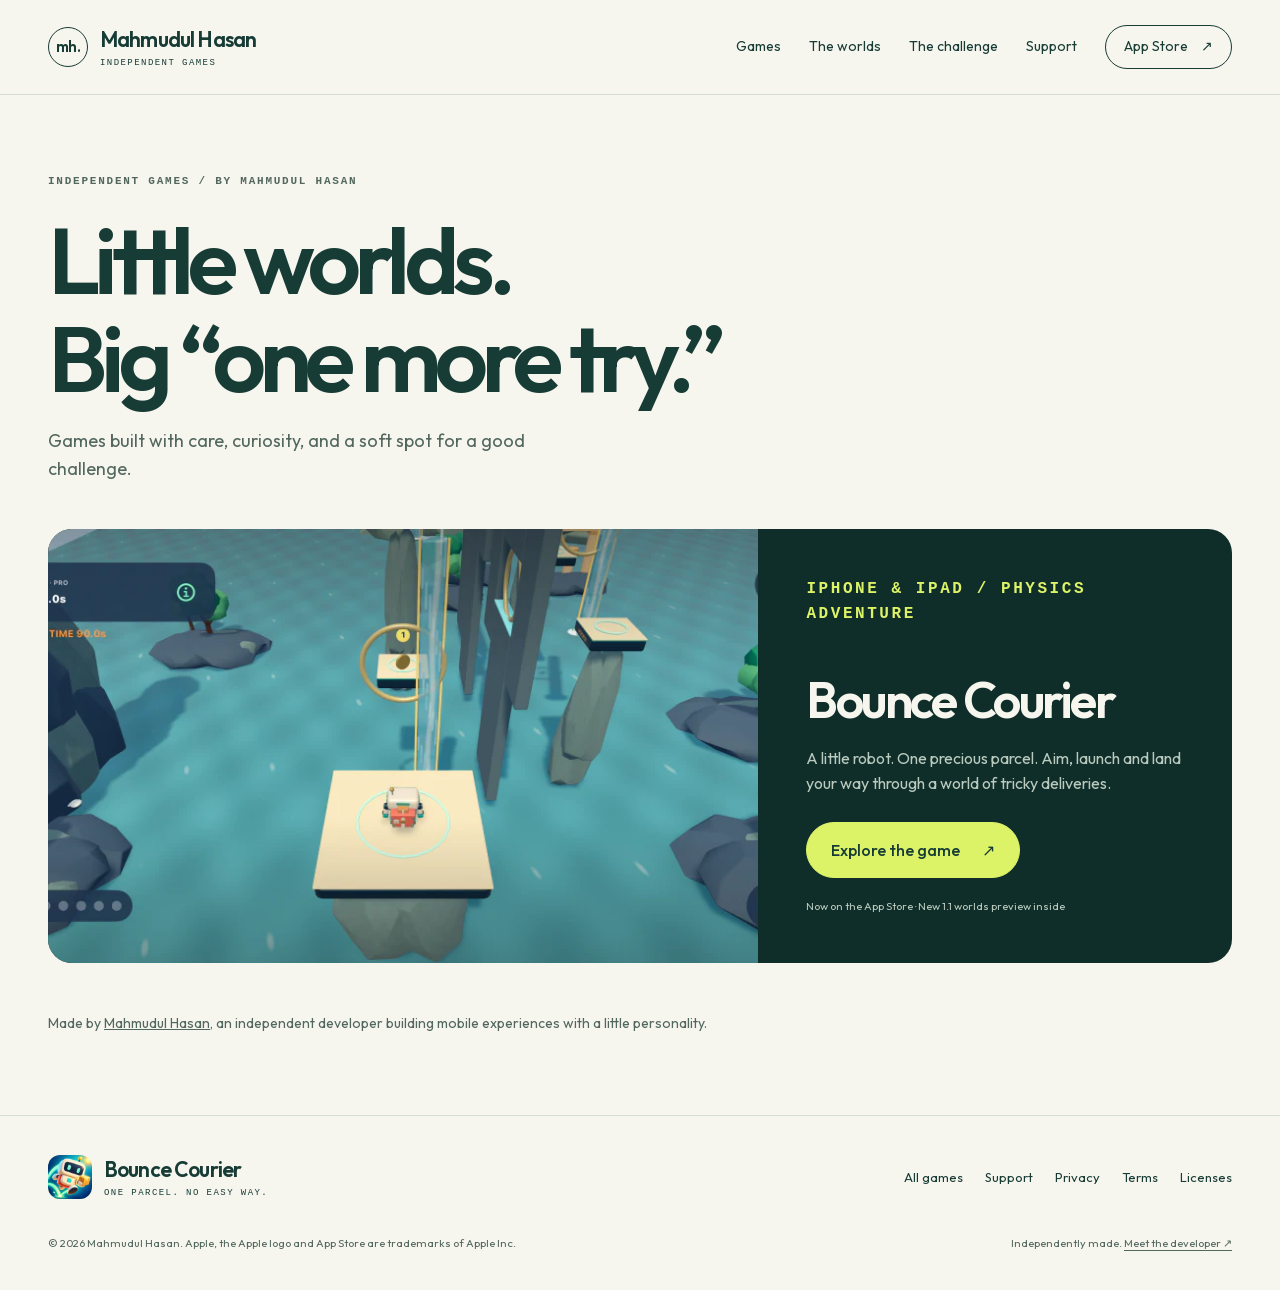
==== games/index.html @ 49816d43 "Add Bounce Courier worlds preview and game support site" ====
<!doctype html>
<html lang="en"><head><meta charset="utf-8"><meta name="viewport" content="width=device-width, initial-scale=1"><meta name="theme-color" content="#f6f5ee"><title>Games by Mahmudul Hasan</title><meta name="description" content="Small games with a sense of adventure. Discover Bounce Courier, a physics delivery game for iPhone and iPad, and explore its upcoming worlds."><link rel="canonical" href="https://www.mahmudulhasan.me/games/"><link rel="icon" type="image/png" href="/games/bounce-courier/assets/favicon-32.png"><link rel="apple-touch-icon" href="/games/bounce-courier/assets/apple-touch-icon.png"><meta property="og:type" content="website"><meta property="og:title" content="Games by Mahmudul Hasan"><meta property="og:description" content="Small games with a sense of adventure. Discover Bounce Courier, a physics delivery game for iPhone and iPad, and explore its upcoming worlds."><meta property="og:url" content="https://www.mahmudulhasan.me/games/"><meta property="og:image" content="https://www.mahmudulhasan.me/games/bounce-courier/assets/social-cataract-pass-1200.jpg"><meta property="og:image:alt" content="Bounce Courier: a robot courier crossing a waterfall gorge in the upcoming 1.1 update"><meta name="twitter:card" content="summary_large_image"><link rel="stylesheet" href="/games/bounce-courier/site.css"><link rel="preload" href="/games/bounce-courier/assets/fonts/outfit-latin-variable.woff2" as="font" type="font/woff2" crossorigin><script src="/games/bounce-courier/site.js" defer></script><noscript><style>.nav-menu,.image-tools,.world-tools,.tier-tabs,.world-tabs{display:none}.nav-links{display:flex;flex-wrap:wrap}.tier-panel[hidden]{display:block!important;margin-top:18px}</style></noscript></head><body>
<a class="skip-link" href="#main">Skip to content</a>
<header class="site-header"><nav class="container nav games-nav" aria-label="Main navigation">
<a class="brand" href="/"><span class="brand-mark">mh.</span><span>Mahmudul Hasan<small>Independent games</small></span></a>
<button class="nav-menu" aria-expanded="false" aria-controls="site-navigation">Menu +</button>
<div class="nav-links" id="site-navigation"><a href="/games/">Games</a><a href="/games/bounce-courier/#worlds">The worlds</a><a href="/games/bounce-courier/#challenge">The challenge</a><a href="/games/bounce-courier/support/">Support</a><a class="nav-store" href="https://apps.apple.com/us/app/bounce-courier/id6825351308">App Store <span aria-hidden="true">↗</span></a></div>
</nav></header>
<main id="main" class="container"><section class="games-header"><p class="eyebrow">Independent games / By Mahmudul Hasan</p><h1>Little worlds.<br>Big “one more try.”</h1><p>Games built with care, curiosity, and a soft spot for a good challenge.</p></section><article class="featured-game"><img src="/games/bounce-courier/assets/hero-cataract-pass-960.webp" width="960" height="442" alt="Bounce Courier's upcoming waterfall world with floating stone landings."><div class="featured-game-copy"><p class="eyebrow">iPhone &amp; iPad / Physics adventure</p><h2>Bounce Courier</h2><p>A little robot. One precious parcel. Aim, launch and land your way through a world of tricky deliveries.</p><a class="button light" href="/games/bounce-courier/">Explore the game <span aria-hidden="true">↗</span></a><p style="font-size:11px;margin-top:20px;margin-bottom:0">Now on the App Store · New 1.1 worlds preview inside</p></div></article><p class="small-note">Made by <a href="/">Mahmudul Hasan</a>, an independent developer building mobile experiences with a little personality.</p></main>
<footer class="site-footer"><div class="container"><div class="footer-top"><a href="/games/bounce-courier/" class="brand"><img src="/games/bounce-courier/assets/app-icon-256.webp" width="44" height="44" alt=""><span>Bounce Courier<small>One parcel. No easy way.</small></span></a><nav class="footer-links" aria-label="Footer"><a href="/games/">All games</a><a href="/games/bounce-courier/support/">Support</a><a href="/games/bounce-courier/privacy/">Privacy</a><a href="/games/bounce-courier/terms/">Terms</a><a href="/games/bounce-courier/licenses/">Licenses</a></nav></div><div class="footer-bottom"><p>© 2026 Mahmudul Hasan. Apple, the Apple logo and App Store are trademarks of Apple Inc.</p><span>Independently made. <a href="/">Meet the developer ↗</a></span></div></div></footer>
</body></html>
---- games/bounce-courier/site.css ----
@font-face{font-family:Outfit;src:url('assets/fonts/outfit-latin-variable.woff2') format('woff2');font-weight:400 800;font-display:swap}
:root{--paper:#f6f5ee;--ink:#173c36;--muted:#52675e;--line:#d5dcd2;--lime:#ddf367;--orange:#f4a879;--dark:#102e29;--radius:24px;--max:1320px}
*{box-sizing:border-box}html{scroll-behavior:smooth;scroll-padding-top:100px}body{margin:0;background:var(--paper);color:var(--ink);font-family:Outfit,-apple-system,BlinkMacSystemFont,'Segoe UI',sans-serif;font-size:18px;line-height:1.55;-webkit-font-smoothing:antialiased}a{color:inherit}button,input{font:inherit}button,a{-webkit-tap-highlight-color:transparent}button{cursor:pointer}img{display:block;max-width:100%;height:auto}svg{display:block}h1,h2,h3,p{margin:0}h1,h2,h3{line-height:1.05;font-weight:600}h1{font-size:clamp(56px,7.3vw,108px);letter-spacing:-.065em}h2{font-size:clamp(40px,4.4vw,66px);letter-spacing:-.05em}h3{font-size:28px;letter-spacing:-.03em}p+p{margin-top:1em}button:focus-visible,a:focus-visible,summary:focus-visible{outline:3px solid #0c8178;outline-offset:5px}.container{width:min(var(--max),calc(100% - 96px));margin-inline:auto}.eyebrow{font-family:ui-monospace,SFMono-Regular,monospace;font-size:11px;font-weight:600;letter-spacing:.16em;text-transform:uppercase;line-height:1.6}.muted{color:var(--muted)}.skip-link{position:fixed;top:-100px;left:20px;z-index:100;background:var(--lime);padding:12px 20px}.skip-link:focus{top:12px}.site-header{position:relative;z-index:10;border-bottom:1px solid var(--line)}.nav{min-height:94px;display:flex;align-items:center;justify-content:space-between;gap:32px}.brand{display:flex;align-items:center;gap:12px;text-decoration:none;white-space:nowrap;font-size:21px;font-weight:600;letter-spacing:-.04em}.brand img{border-radius:12px;width:44px;height:44px}.brand small{display:block;font-family:ui-monospace,monospace;font-size:9px;font-weight:400;letter-spacing:.16em;text-transform:uppercase;margin-top:1px}.nav-links{display:flex;align-items:center;gap:28px;font-size:14px}.nav-links a{text-decoration:none}.nav-links a:hover{color:#497159}.nav-links .nav-store{border:1px solid var(--ink);border-radius:100px;padding:10px 18px}.nav-store span{margin-left:10px}.nav-menu{display:none;border:1px solid var(--line);background:none;border-radius:100px;padding:9px 14px;color:var(--ink)}.button{display:inline-flex;align-items:center;justify-content:center;gap:22px;padding:16px 24px;border:1px solid var(--ink);border-radius:100px;font-weight:500;font-size:16px;text-decoration:none;background:var(--ink);color:var(--paper);line-height:1.4;transition:transform .2s,background .2s}.button:hover{background:#2a5144;transform:translateY(-2px)}.button.light{background:var(--lime);color:var(--ink);border-color:var(--lime)}.button.light:hover{background:#e9fa9e}.button.outline{background:transparent;color:var(--ink)}.text-link{display:inline-flex;align-items:center;gap:14px;font-size:15px;text-underline-offset:5px}.arrow{font-size:22px;line-height:1}.hero{padding-top:52px}.hero-top{display:grid;grid-template-columns:1.5fr 1fr;gap:60px;align-items:end;padding-bottom:42px}.hero .eyebrow{margin-bottom:21px;display:flex;align-items:center;gap:12px}.status-dot{width:7px;height:7px;border-radius:50%;background:#327254;display:inline-block}.hero h1 em{font-style:normal;color:#56744a}.hero-intro{max-width:360px;padding-bottom:8px;justify-self:end}.hero-intro p{font-size:19px;line-height:1.65;margin-bottom:25px}.hero-intro .fineprint{font-size:11px;margin-top:12px;margin-bottom:0;color:var(--muted)}.hero-frame{position:relative;border-radius:var(--radius);overflow:hidden;background:#254c3e;isolation:isolate}.hero-shot{width:100%;aspect-ratio:2868/1320;object-fit:cover}.image-tools{position:absolute;right:18px;bottom:18px;display:flex;gap:8px}.round-button{display:grid;place-items:center;width:44px;height:44px;border:1px solid #ffffff60;background:#12372eeb;color:white;border-radius:50%;font-size:19px;backdrop-filter:blur(10px)}.round-button:hover{background:var(--lime);color:var(--ink)}.hero-caption{position:absolute;left:20px;bottom:20px;background:var(--paper);padding:8px 13px;border-radius:7px;font-size:11px;color:var(--ink)}.hero-bottom{display:flex;align-items:center;justify-content:space-between;gap:20px;padding-top:15px}.hero-bottom .eyebrow{margin:0;font-size:10px}.update-note{font-size:12px;color:var(--muted)}.route-strip{display:grid;grid-template-columns:repeat(3,1fr);gap:20px;border-top:1px solid var(--line);border-bottom:1px solid var(--line);padding:32px 0;margin-top:54px}.route-stat{display:flex;align-items:baseline;gap:17px}.route-stat+.route-stat{border-left:1px solid var(--line);padding-left:35px}.route-stat strong{font-size:48px;line-height:1;font-weight:500;letter-spacing:-.06em}.route-stat span{font-size:13px;line-height:1.4;max-width:110px}.section{padding-block:100px}.section-heading{display:flex;align-items:end;justify-content:space-between;gap:40px;margin-bottom:40px}.section-heading .eyebrow{margin-bottom:16px}.section-heading>p{color:var(--muted);max-width:330px;font-size:16px}.worlds{padding-bottom:90px}.world-stage{position:relative;background:#deeadc;border-radius:var(--radius);overflow:hidden}.world-stage img{width:100%;aspect-ratio:2868/1320;object-fit:cover}.world-tools{position:absolute;bottom:18px;right:18px;display:flex;gap:8px}.world-info{display:grid;grid-template-columns:1fr 1fr;gap:30px;padding:23px 0 25px;min-height:116px}.world-heading{display:flex;gap:20px;align-items:baseline}.world-number{color:var(--muted);font-size:13px}.world-info h3{font-size:31px}.world-info p{font-size:16px;color:var(--muted);max-width:520px}.world-tabs{display:grid;grid-template-columns:repeat(6,1fr);gap:10px}.world-choice{display:flex;flex-direction:column;gap:9px;text-align:left;padding:6px;border:1px solid transparent;border-radius:13px;background:transparent;color:var(--muted);font-size:12px;transition:border-color .2s,background .2s}.world-choice img{aspect-ratio:2/1;object-fit:cover;border-radius:7px}.world-choice span{padding:2px 3px 5px}.world-choice[aria-pressed=true]{border-color:var(--ink);color:var(--ink);background:#e8edde}.world-choice:hover{background:#e8edde}.gallery-note{font-size:11px;color:var(--muted);margin-top:14px}.world-index{margin-top:38px;border-block:1px solid var(--line)}.world-index summary{cursor:pointer;display:flex;align-items:center;justify-content:space-between;gap:20px;padding:20px 0;font-size:15px;list-style:none}.world-index summary::-webkit-details-marker{display:none}.world-index summary::after{content:'+';font-size:24px}.world-index[open] summary::after{content:'−'}.itinerary{counter-reset:world;display:grid;grid-template-columns:repeat(3,1fr);gap:0 30px;list-style:none;margin:0;padding:0 0 25px}.itinerary li{counter-increment:world;display:flex;gap:12px;padding:15px 0;border-top:1px solid var(--line);font-size:14px}.itinerary li::before{content:counter(world,decimal-leading-zero);color:var(--muted);font-size:10px;line-height:24px}.itinerary small{display:block;font-size:11px;color:var(--muted);margin-top:3px}.danger-section{background:var(--dark);color:var(--paper);position:relative}.danger-section .section-heading>p{color:#bbc9be}.danger-section .eyebrow{color:var(--lime)}.danger-grid{display:grid;grid-template-columns:repeat(4,1fr);gap:0;margin-top:55px}.danger-card{padding:0 28px;border-left:1px solid #ffffff24}.danger-card:first-child{border:0;padding-left:0}.danger-card:last-child{padding-right:0}.hazard-icon{width:76px;height:76px;margin-bottom:32px;color:var(--lime)}.hazard-icon svg{width:100%;height:100%;stroke:currentColor;stroke-width:1.5;fill:none;stroke-linecap:round;stroke-linejoin:round}.danger-card:nth-child(2) .hazard-icon{color:#e6af92}.danger-card:nth-child(3) .hazard-icon{color:#91c7d4}.danger-card:nth-child(4) .hazard-icon{color:#c0b3e9}.danger-card h3{font-size:24px;margin:9px 0 14px}.danger-card p{font-size:15px;line-height:1.65;color:#b9cabe}.danger-tag{font-size:10px;letter-spacing:.1em;font-family:ui-monospace,monospace;text-transform:uppercase}.danger-footer{border-top:1px solid #ffffff24;margin-top:46px;padding-top:22px;display:flex;justify-content:space-between;gap:30px;font-size:13px;color:#bdcdc1}.danger-footer a{color:var(--lime)}.tiers-grid{display:grid;grid-template-columns:.9fr 1.1fr;gap:80px;align-items:center}.tiers-copy .eyebrow{margin-bottom:18px}.tiers-copy h2{max-width:470px}.tiers-copy>p{margin-top:24px;color:var(--muted);max-width:420px;font-size:17px}.tier-tabs{display:flex;gap:5px;background:#e5e9df;border-radius:100px;padding:5px;margin-bottom:26px}.tier-tabs button{flex:1;padding:12px;border:0;border-radius:100px;background:none;color:var(--muted);font-size:14px}.tier-tabs button[aria-selected=true]{background:var(--ink);color:var(--paper)}.tier-panel{border:1px solid var(--line);border-radius:var(--radius);padding:36px;background:#edeee5;min-height:375px;position:relative;overflow:hidden}.tier-panel::before{content:'';position:absolute;width:230px;height:230px;border:1px dashed #55735c66;border-radius:50%;right:-115px;top:40px;pointer-events:none}.tier-panel .eyebrow{color:var(--muted)}.tier-title{font-size:52px;margin-top:15px;font-weight:500;letter-spacing:-.06em}.tier-levels{font-size:14px;color:var(--muted);margin-top:8px}.tier-details{padding:24px 0 0;margin:0;list-style:none;display:grid;gap:12px;font-size:16px}.tier-details li::before{content:'↗';margin-right:14px;color:#58753b}.tier-panel[data-level=pro]{background:var(--ink);color:var(--paper)}.tier-panel[data-level=pro] .eyebrow,.tier-panel[data-level=pro] .tier-levels{color:#c0cfbe}.tier-panel[data-level=pro] .tier-details li::before{color:var(--lime)}.tier-note{margin-top:13px;font-size:12px;color:var(--muted)}[hidden]{display:none!important}.how-section{padding-top:0}.how-title{padding-top:55px;border-top:1px solid var(--line);margin-bottom:35px}.how-grid{display:grid;grid-template-columns:repeat(3,1fr);gap:50px}.how-step{display:grid;grid-template-columns:32px 1fr;gap:14px}.how-step>span{display:grid;place-items:center;border:1px solid var(--line);width:30px;height:30px;border-radius:50%;font-family:ui-monospace,monospace;font-size:11px}.how-step h3{font-size:23px;margin:3px 0 12px}.how-step p{font-size:15px;color:var(--muted)}.play-your-way{padding-block:54px;border-top:1px solid var(--line);border-bottom:1px solid var(--line);display:grid;grid-template-columns:.8fr 1.2fr;gap:80px}.play-your-way h2{font-size:42px}.comfort-list{display:grid;grid-template-columns:1fr 1fr;gap:28px 32px}.comfort-list h3{font-size:18px;margin-bottom:7px}.comfort-list p{font-size:14px;color:var(--muted)}.faq-section{display:grid;grid-template-columns:1fr 1.25fr;gap:90px}.faq-intro .eyebrow{margin-bottom:18px}.faq-intro p{font-size:16px;color:var(--muted);margin:22px 0}.faq-list details{border-bottom:1px solid var(--line)}.faq-list details:first-child{border-top:1px solid var(--line)}.faq-list summary{padding:23px 40px 23px 0;cursor:pointer;font-size:18px;list-style:none;position:relative}.faq-list summary::-webkit-details-marker{display:none}.faq-list summary::after{content:'+';position:absolute;right:4px;font-size:23px;top:17px}.faq-list details[open] summary::after{content:'−'}.faq-list details>div{padding-bottom:24px;color:var(--muted);font-size:15px}.dispatch{position:relative;background:var(--lime);padding:58px;border-radius:var(--radius);display:flex;align-items:center;justify-content:space-between;gap:40px;margin-bottom:80px;overflow:hidden}.dispatch h2{font-size:clamp(38px,5vw,66px);position:relative}.dispatch .eyebrow{margin-bottom:16px}.dispatch-icon{position:absolute;right:280px;top:-24px;transform:rotate(12deg);width:190px;opacity:.13;border-radius:40px}.dispatch .button{flex-shrink:0}.site-footer{border-top:1px solid var(--line);padding:37px 0}.footer-top,.footer-bottom{display:flex;justify-content:space-between;align-items:center;gap:25px}.footer-links{display:flex;flex-wrap:wrap;gap:22px;font-size:13px}.footer-links a{text-decoration:none}.footer-links a:hover{text-decoration:underline}.footer-bottom{padding-top:35px;font-size:11px;color:var(--muted)}.footer-bottom p{max-width:600px}.footer-bottom a{text-underline-offset:3px}.viewer{border:0;padding:0;border-radius:16px;width:min(1500px,96vw);max-width:96vw;background:var(--dark);color:white;box-shadow:0 25px 100px #0005}.viewer::backdrop{background:#061b18e8}.viewer-top{display:flex;align-items:center;justify-content:space-between;padding:14px 18px;gap:14px;font-size:14px}.viewer-tools{display:flex;gap:8px}.viewer img{width:100%;height:auto;max-height:78dvh;object-fit:contain}.viewer-note{padding:13px 18px;font-size:11px;color:#b7c8be}.article{max-width:900px;padding-top:70px;padding-bottom:100px}.article h1{font-size:clamp(48px,6vw,80px);margin:15px 0 22px}.article .lede{font-size:20px;color:var(--muted);max-width:740px}.article h2{font-size:30px;letter-spacing:-.03em;margin:42px 0 18px}.article h3{font-size:21px;letter-spacing:-.02em;margin:28px 0 12px}.article p,.article li{font-size:16px;line-height:1.8}.article section{scroll-margin-top:40px}.article a{text-underline-offset:4px}.article ul{padding-left:23px}.policy-date{color:var(--muted);font-size:13px!important;margin-bottom:24px}.policy-contents{display:flex;flex-wrap:wrap;gap:10px 24px;padding-block:24px;margin-top:26px;border-block:1px solid var(--line);font-size:13px}.support-contact{background:var(--lime);padding:30px;border-radius:18px;margin:35px 0;display:flex;justify-content:space-between;gap:25px;align-items:center}.support-contact h2{margin:0 0 8px}.support-contact p{font-size:14px}.article .faq-list{margin-top:30px}.support-info{background:#e8ecdf;border-radius:18px;padding:27px;margin-top:25px}.support-info h3{margin-top:0}.games-header{padding:78px 0 46px}.games-header h1{max-width:940px;margin:20px 0}.games-header>p{max-width:480px;color:var(--muted)}.featured-game{display:grid;grid-template-columns:1.5fr 1fr;background:var(--dark);color:var(--paper);border-radius:var(--radius);overflow:hidden;margin-bottom:50px}.featured-game>img{width:100%;height:100%;object-fit:cover}.featured-game-copy{padding:48px;display:flex;flex-direction:column;align-items:start;justify-content:center}.featured-game .eyebrow{color:var(--lime)}.featured-game h2{font-size:50px;margin:20px 0}.featured-game p{font-size:16px;color:#b9cabe;margin-bottom:26px}.small-note{font-size:14px;color:var(--muted);padding-bottom:80px}.games-nav .brand-mark{width:40px;height:40px;border:1px solid var(--ink);border-radius:50%;display:grid;place-items:center;font-size:15px;letter-spacing:-.05em}.no-js-hint{font-size:13px;background:#e5e9dc;padding:16px;margin-top:14px}
@media(min-width:1600px){.hero{padding-top:66px}.hero-top{padding-bottom:54px}}
@media(max-width:1050px){.container{width:calc(100% - 64px)}.nav-links{gap:19px}.hero-top{gap:35px;grid-template-columns:1.4fr 1fr}.hero-intro p{font-size:17px}.tiers-grid{gap:45px}.danger-card{padding:0 19px}.danger-card h3{font-size:22px}.faq-section{gap:50px}.dispatch{padding:45px}.footer-top{align-items:start}.footer-links{gap:16px}.featured-game-copy{padding:32px}.featured-game h2{font-size:40px}}
@media(max-width:760px){.container{width:calc(100% - 40px)}.nav{min-height:78px;gap:15px;flex-wrap:wrap}.brand{font-size:19px}.brand img{width:38px;height:38px;border-radius:10px}.nav-menu{display:block;font-size:12px}.nav-links{display:none;flex-basis:100%;flex-wrap:wrap;gap:22px;padding-bottom:20px;font-size:14px}.nav-links.is-open{display:flex}.hero{padding-top:38px}.hero-top{display:block;padding-bottom:28px}.hero h1{font-size:clamp(53px,10.5vw,78px)}.hero .eyebrow{font-size:9px;margin-bottom:15px}.hero-intro{padding-top:24px;max-width:500px}.hero-intro p{max-width:400px;margin-bottom:20px}.hero-intro .fineprint{font-size:10px}.button{font-size:14px;padding:14px 21px}.hero-frame{border-radius:16px}.hero-shot{aspect-ratio:1.6;object-fit:cover}.hero-caption{font-size:9px;left:12px;bottom:12px}.image-tools{right:10px;bottom:10px}.round-button{width:37px;height:37px;font-size:17px}.hero-bottom{align-items:start}.hero-bottom .eyebrow{font-size:8px}.update-note{font-size:10px;max-width:150px;text-align:right}.route-strip{margin-top:32px;padding:25px 0;gap:15px}.route-stat{display:block}.route-stat+.route-stat{padding-left:20px}.route-stat strong{font-size:37px}.route-stat span{display:block;font-size:10px;max-width:80px;margin-top:8px}.section{padding-block:66px}.section-heading{display:block;margin-bottom:28px}.section-heading>p{margin-top:20px;max-width:400px}.section-heading .eyebrow{font-size:10px}.world-stage{border-radius:16px}.world-info{display:block;padding-top:22px;min-height:144px}.world-heading{gap:13px}.world-info h3{font-size:28px}.world-info p{margin-top:12px;font-size:14px}.world-tabs{grid-template-columns:repeat(3,1fr);gap:8px}.world-choice{font-size:11px;gap:5px}.world-index{margin-top:28px}.world-index summary{font-size:14px}.itinerary{grid-template-columns:1fr 1fr;gap:0 20px}.itinerary li{font-size:13px}.itinerary small{font-size:10px}.danger-grid{grid-template-columns:1fr 1fr;gap:35px 25px;margin-top:38px}.danger-card{padding:0!important;border:0}.hazard-icon{width:60px;height:60px;margin-bottom:18px}.danger-card h3{font-size:21px}.danger-card p{font-size:14px}.danger-tag{font-size:9px}.danger-footer{display:block;font-size:12px;margin-top:30px}.danger-footer a{margin-top:15px}.tiers-grid{grid-template-columns:1fr;gap:32px}.tiers-copy>p{font-size:16px;margin-top:20px}.tier-panel{padding:27px;min-height:340px}.tier-title{font-size:46px}.tier-details{font-size:15px}.how-section{padding-top:0}.how-grid{grid-template-columns:1fr;gap:28px}.how-title{padding-top:40px}.how-step{gap:16px}.how-step p{max-width:400px}.play-your-way{grid-template-columns:1fr;gap:30px;padding-block:40px}.play-your-way h2{font-size:37px}.comfort-list{gap:24px}.comfort-list h3{font-size:17px}.comfort-list p{font-size:13px}.faq-section{grid-template-columns:1fr;gap:28px}.faq-intro h2{font-size:40px}.faq-list summary{font-size:17px}.dispatch{display:block;padding:34px 27px;margin-bottom:55px;border-radius:20px}.dispatch .button{margin-top:28px}.dispatch-icon{right:-40px;top:27px;width:170px;opacity:.08}.footer-top,.footer-bottom{display:block}.footer-links{margin-top:24px;gap:15px 20px}.footer-bottom{padding-top:28px;font-size:10px}.footer-bottom>span{display:block;margin-top:12px}.article{padding-top:42px;padding-bottom:60px}.article .lede{font-size:18px}.article h2{font-size:27px}.article p,.article li{font-size:15px}.support-contact{display:block;padding:24px}.support-contact .button{margin-top:20px}.games-header{padding-top:45px}.games-header h1{font-size:56px}.featured-game{grid-template-columns:1fr}.featured-game>img{aspect-ratio:1.8;height:auto}.featured-game-copy{padding:30px}.featured-game h2{font-size:45px}.small-note{padding-bottom:50px}.viewer-top{font-size:12px;padding:12px}.viewer-tools .round-button{width:34px;height:34px}.viewer-note{font-size:10px}}
@media(prefers-reduced-motion:reduce){html{scroll-behavior:auto}*,*::before,*::after{animation:none!important;transition:none!important}}
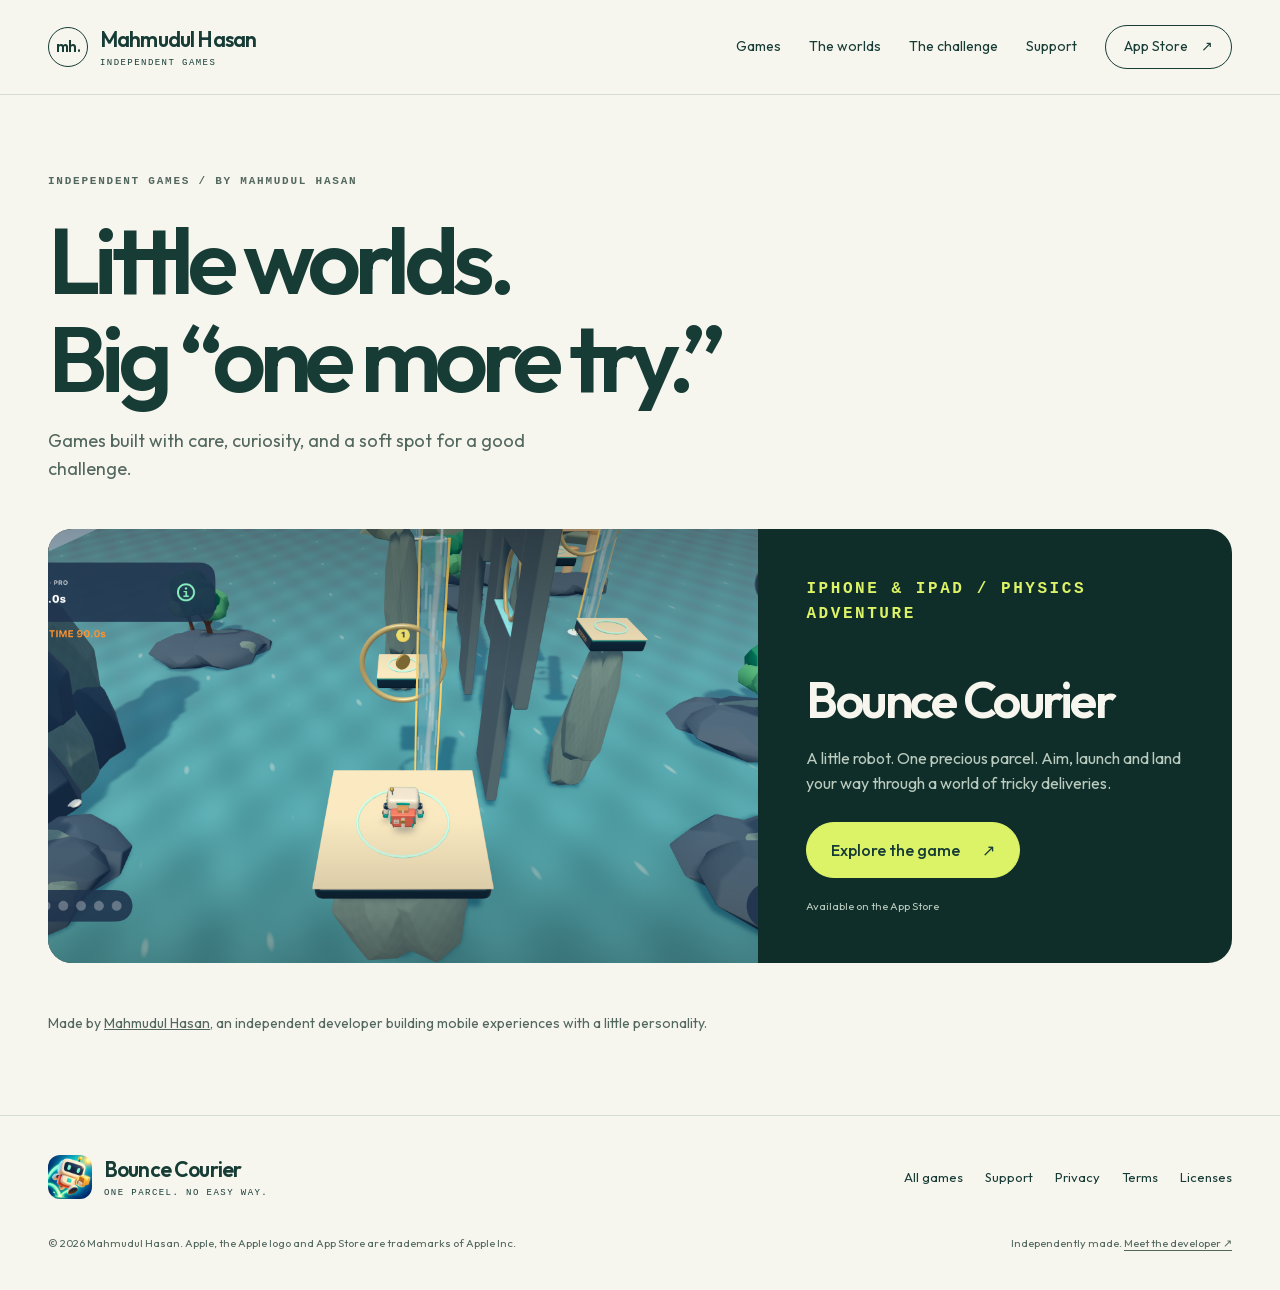
==== commit 2548064c: "Fix Retina screenshot resolution and simplify marketing captions" ====
--- a/games/index.html
+++ b/games/index.html
@@ -1,11 +1,11 @@
 <!doctype html>
-<html lang="en"><head><meta charset="utf-8"><meta name="viewport" content="width=device-width, initial-scale=1"><meta name="theme-color" content="#f6f5ee"><title>Games by Mahmudul Hasan</title><meta name="description" content="Small games with a sense of adventure. Discover Bounce Courier, a physics delivery game for iPhone and iPad, and explore its upcoming worlds."><link rel="canonical" href="https://www.mahmudulhasan.me/games/"><link rel="icon" type="image/png" href="/games/bounce-courier/assets/favicon-32.png"><link rel="apple-touch-icon" href="/games/bounce-courier/assets/apple-touch-icon.png"><meta property="og:type" content="website"><meta property="og:title" content="Games by Mahmudul Hasan"><meta property="og:description" content="Small games with a sense of adventure. Discover Bounce Courier, a physics delivery game for iPhone and iPad, and explore its upcoming worlds."><meta property="og:url" content="https://www.mahmudulhasan.me/games/"><meta property="og:image" content="https://www.mahmudulhasan.me/games/bounce-courier/assets/social-cataract-pass-1200.jpg"><meta property="og:image:alt" content="Bounce Courier: a robot courier crossing a waterfall gorge in the upcoming 1.1 update"><meta name="twitter:card" content="summary_large_image"><link rel="stylesheet" href="/games/bounce-courier/site.css"><link rel="preload" href="/games/bounce-courier/assets/fonts/outfit-latin-variable.woff2" as="font" type="font/woff2" crossorigin><script src="/games/bounce-courier/site.js" defer></script><noscript><style>.nav-menu,.image-tools,.world-tools,.tier-tabs,.world-tabs{display:none}.nav-links{display:flex;flex-wrap:wrap}.tier-panel[hidden]{display:block!important;margin-top:18px}</style></noscript></head><body>
+<html lang="en"><head><meta charset="utf-8"><meta name="viewport" content="width=device-width, initial-scale=1"><meta name="theme-color" content="#f6f5ee"><title>Games by Mahmudul Hasan</title><meta name="description" content="Small games with a sense of adventure. Discover Bounce Courier, a physics delivery game for iPhone and iPad, and explore its worlds."><link rel="canonical" href="https://www.mahmudulhasan.me/games/"><link rel="icon" type="image/png" href="/games/bounce-courier/assets/favicon-32.png"><link rel="apple-touch-icon" href="/games/bounce-courier/assets/apple-touch-icon.png"><meta property="og:type" content="website"><meta property="og:title" content="Games by Mahmudul Hasan"><meta property="og:description" content="Small games with a sense of adventure. Discover Bounce Courier, a physics delivery game for iPhone and iPad, and explore its worlds."><meta property="og:url" content="https://www.mahmudulhasan.me/games/"><meta property="og:image" content="https://www.mahmudulhasan.me/games/bounce-courier/assets/social-cataract-pass-1200.jpg"><meta property="og:image:alt" content="Bounce Courier: a robot courier crossing a waterfall gorge"><meta name="twitter:card" content="summary_large_image"><link rel="stylesheet" href="/games/bounce-courier/site.css?v=retina-2"><link rel="preload" href="/games/bounce-courier/assets/fonts/outfit-latin-variable.woff2" as="font" type="font/woff2" crossorigin><script src="/games/bounce-courier/site.js?v=retina-2" defer></script><noscript><style>.nav-menu,.image-tools,.world-tools,.tier-tabs,.world-tabs{display:none}.nav-links{display:flex;flex-wrap:wrap}.tier-panel[hidden]{display:block!important;margin-top:18px}</style></noscript></head><body>
 <a class="skip-link" href="#main">Skip to content</a>
 <header class="site-header"><nav class="container nav games-nav" aria-label="Main navigation">
 <a class="brand" href="/"><span class="brand-mark">mh.</span><span>Mahmudul Hasan<small>Independent games</small></span></a>
 <button class="nav-menu" aria-expanded="false" aria-controls="site-navigation">Menu +</button>
 <div class="nav-links" id="site-navigation"><a href="/games/">Games</a><a href="/games/bounce-courier/#worlds">The worlds</a><a href="/games/bounce-courier/#challenge">The challenge</a><a href="/games/bounce-courier/support/">Support</a><a class="nav-store" href="https://apps.apple.com/us/app/bounce-courier/id6825351308">App Store <span aria-hidden="true">↗</span></a></div>
 </nav></header>
-<main id="main" class="container"><section class="games-header"><p class="eyebrow">Independent games / By Mahmudul Hasan</p><h1>Little worlds.<br>Big “one more try.”</h1><p>Games built with care, curiosity, and a soft spot for a good challenge.</p></section><article class="featured-game"><img src="/games/bounce-courier/assets/hero-cataract-pass-960.webp" width="960" height="442" alt="Bounce Courier's upcoming waterfall world with floating stone landings."><div class="featured-game-copy"><p class="eyebrow">iPhone &amp; iPad / Physics adventure</p><h2>Bounce Courier</h2><p>A little robot. One precious parcel. Aim, launch and land your way through a world of tricky deliveries.</p><a class="button light" href="/games/bounce-courier/">Explore the game <span aria-hidden="true">↗</span></a><p style="font-size:11px;margin-top:20px;margin-bottom:0">Now on the App Store · New 1.1 worlds preview inside</p></div></article><p class="small-note">Made by <a href="/">Mahmudul Hasan</a>, an independent developer building mobile experiences with a little personality.</p></main>
+<main id="main" class="container"><section class="games-header"><p class="eyebrow">Independent games / By Mahmudul Hasan</p><h1>Little worlds.<br>Big “one more try.”</h1><p>Games built with care, curiosity, and a soft spot for a good challenge.</p></section><article class="featured-game"><img src="/games/bounce-courier/assets/screenshots/cataract-pass-2868-lossless.webp" width="2868" height="1320" alt="Bounce Courier's waterfall world with floating stone landings."><div class="featured-game-copy"><p class="eyebrow">iPhone &amp; iPad / Physics adventure</p><h2>Bounce Courier</h2><p>A little robot. One precious parcel. Aim, launch and land your way through a world of tricky deliveries.</p><a class="button light" href="/games/bounce-courier/">Explore the game <span aria-hidden="true">↗</span></a><p style="font-size:11px;margin-top:20px;margin-bottom:0">Available on the App Store</p></div></article><p class="small-note">Made by <a href="/">Mahmudul Hasan</a>, an independent developer building mobile experiences with a little personality.</p></main>
 <footer class="site-footer"><div class="container"><div class="footer-top"><a href="/games/bounce-courier/" class="brand"><img src="/games/bounce-courier/assets/app-icon-256.webp" width="44" height="44" alt=""><span>Bounce Courier<small>One parcel. No easy way.</small></span></a><nav class="footer-links" aria-label="Footer"><a href="/games/">All games</a><a href="/games/bounce-courier/support/">Support</a><a href="/games/bounce-courier/privacy/">Privacy</a><a href="/games/bounce-courier/terms/">Terms</a><a href="/games/bounce-courier/licenses/">Licenses</a></nav></div><div class="footer-bottom"><p>© 2026 Mahmudul Hasan. Apple, the Apple logo and App Store are trademarks of Apple Inc.</p><span>Independently made. <a href="/">Meet the developer ↗</a></span></div></div></footer>
 </body></html>
--- a/games/bounce-courier/site.css
+++ b/games/bounce-courier/site.css
@@ -3,5 +3,7 @@
 *{box-sizing:border-box}html{scroll-behavior:smooth;scroll-padding-top:100px}body{margin:0;background:var(--paper);color:var(--ink);font-family:Outfit,-apple-system,BlinkMacSystemFont,'Segoe UI',sans-serif;font-size:18px;line-height:1.55;-webkit-font-smoothing:antialiased}a{color:inherit}button,input{font:inherit}button,a{-webkit-tap-highlight-color:transparent}button{cursor:pointer}img{display:block;max-width:100%;height:auto}svg{display:block}h1,h2,h3,p{margin:0}h1,h2,h3{line-height:1.05;font-weight:600}h1{font-size:clamp(56px,7.3vw,108px);letter-spacing:-.065em}h2{font-size:clamp(40px,4.4vw,66px);letter-spacing:-.05em}h3{font-size:28px;letter-spacing:-.03em}p+p{margin-top:1em}button:focus-visible,a:focus-visible,summary:focus-visible{outline:3px solid #0c8178;outline-offset:5px}.container{width:min(var(--max),calc(100% - 96px));margin-inline:auto}.eyebrow{font-family:ui-monospace,SFMono-Regular,monospace;font-size:11px;font-weight:600;letter-spacing:.16em;text-transform:uppercase;line-height:1.6}.muted{color:var(--muted)}.skip-link{position:fixed;top:-100px;left:20px;z-index:100;background:var(--lime);padding:12px 20px}.skip-link:focus{top:12px}.site-header{position:relative;z-index:10;border-bottom:1px solid var(--line)}.nav{min-height:94px;display:flex;align-items:center;justify-content:space-between;gap:32px}.brand{display:flex;align-items:center;gap:12px;text-decoration:none;white-space:nowrap;font-size:21px;font-weight:600;letter-spacing:-.04em}.brand img{border-radius:12px;width:44px;height:44px}.brand small{display:block;font-family:ui-monospace,monospace;font-size:9px;font-weight:400;letter-spacing:.16em;text-transform:uppercase;margin-top:1px}.nav-links{display:flex;align-items:center;gap:28px;font-size:14px}.nav-links a{text-decoration:none}.nav-links a:hover{color:#497159}.nav-links .nav-store{border:1px solid var(--ink);border-radius:100px;padding:10px 18px}.nav-store span{margin-left:10px}.nav-menu{display:none;border:1px solid var(--line);background:none;border-radius:100px;padding:9px 14px;color:var(--ink)}.button{display:inline-flex;align-items:center;justify-content:center;gap:22px;padding:16px 24px;border:1px solid var(--ink);border-radius:100px;font-weight:500;font-size:16px;text-decoration:none;background:var(--ink);color:var(--paper);line-height:1.4;transition:transform .2s,background .2s}.button:hover{background:#2a5144;transform:translateY(-2px)}.button.light{background:var(--lime);color:var(--ink);border-color:var(--lime)}.button.light:hover{background:#e9fa9e}.button.outline{background:transparent;color:var(--ink)}.text-link{display:inline-flex;align-items:center;gap:14px;font-size:15px;text-underline-offset:5px}.arrow{font-size:22px;line-height:1}.hero{padding-top:52px}.hero-top{display:grid;grid-template-columns:1.5fr 1fr;gap:60px;align-items:end;padding-bottom:42px}.hero .eyebrow{margin-bottom:21px;display:flex;align-items:center;gap:12px}.status-dot{width:7px;height:7px;border-radius:50%;background:#327254;display:inline-block}.hero h1 em{font-style:normal;color:#56744a}.hero-intro{max-width:360px;padding-bottom:8px;justify-self:end}.hero-intro p{font-size:19px;line-height:1.65;margin-bottom:25px}.hero-intro .fineprint{font-size:11px;margin-top:12px;margin-bottom:0;color:var(--muted)}.hero-frame{position:relative;border-radius:var(--radius);overflow:hidden;background:#254c3e;isolation:isolate}.hero-shot{width:100%;aspect-ratio:2868/1320;object-fit:cover}.image-tools{position:absolute;right:18px;bottom:18px;display:flex;gap:8px}.round-button{display:grid;place-items:center;width:44px;height:44px;border:1px solid #ffffff60;background:#12372eeb;color:white;border-radius:50%;font-size:19px;backdrop-filter:blur(10px)}.round-button:hover{background:var(--lime);color:var(--ink)}.hero-caption{position:absolute;left:20px;bottom:20px;background:var(--paper);padding:8px 13px;border-radius:7px;font-size:11px;color:var(--ink)}.hero-bottom{display:flex;align-items:center;justify-content:space-between;gap:20px;padding-top:15px}.hero-bottom .eyebrow{margin:0;font-size:10px}.update-note{font-size:12px;color:var(--muted)}.route-strip{display:grid;grid-template-columns:repeat(3,1fr);gap:20px;border-top:1px solid var(--line);border-bottom:1px solid var(--line);padding:32px 0;margin-top:54px}.route-stat{display:flex;align-items:baseline;gap:17px}.route-stat+.route-stat{border-left:1px solid var(--line);padding-left:35px}.route-stat strong{font-size:48px;line-height:1;font-weight:500;letter-spacing:-.06em}.route-stat span{font-size:13px;line-height:1.4;max-width:110px}.section{padding-block:100px}.section-heading{display:flex;align-items:end;justify-content:space-between;gap:40px;margin-bottom:40px}.section-heading .eyebrow{margin-bottom:16px}.section-heading>p{color:var(--muted);max-width:330px;font-size:16px}.worlds{padding-bottom:90px}.world-stage{position:relative;background:#deeadc;border-radius:var(--radius);overflow:hidden}.world-stage img{width:100%;aspect-ratio:2868/1320;object-fit:cover}.world-tools{position:absolute;bottom:18px;right:18px;display:flex;gap:8px}.world-info{display:grid;grid-template-columns:1fr 1fr;gap:30px;padding:23px 0 25px;min-height:116px}.world-heading{display:flex;gap:20px;align-items:baseline}.world-number{color:var(--muted);font-size:13px}.world-info h3{font-size:31px}.world-info p{font-size:16px;color:var(--muted);max-width:520px}.world-tabs{display:grid;grid-template-columns:repeat(6,1fr);gap:10px}.world-choice{display:flex;flex-direction:column;gap:9px;text-align:left;padding:6px;border:1px solid transparent;border-radius:13px;background:transparent;color:var(--muted);font-size:12px;transition:border-color .2s,background .2s}.world-choice img{aspect-ratio:2/1;object-fit:cover;border-radius:7px}.world-choice span{padding:2px 3px 5px}.world-choice[aria-pressed=true]{border-color:var(--ink);color:var(--ink);background:#e8edde}.world-choice:hover{background:#e8edde}.gallery-note{font-size:11px;color:var(--muted);margin-top:14px}.world-index{margin-top:38px;border-block:1px solid var(--line)}.world-index summary{cursor:pointer;display:flex;align-items:center;justify-content:space-between;gap:20px;padding:20px 0;font-size:15px;list-style:none}.world-index summary::-webkit-details-marker{display:none}.world-index summary::after{content:'+';font-size:24px}.world-index[open] summary::after{content:'−'}.itinerary{counter-reset:world;display:grid;grid-template-columns:repeat(3,1fr);gap:0 30px;list-style:none;margin:0;padding:0 0 25px}.itinerary li{counter-increment:world;display:flex;gap:12px;padding:15px 0;border-top:1px solid var(--line);font-size:14px}.itinerary li::before{content:counter(world,decimal-leading-zero);color:var(--muted);font-size:10px;line-height:24px}.itinerary small{display:block;font-size:11px;color:var(--muted);margin-top:3px}.danger-section{background:var(--dark);color:var(--paper);position:relative}.danger-section .section-heading>p{color:#bbc9be}.danger-section .eyebrow{color:var(--lime)}.danger-grid{display:grid;grid-template-columns:repeat(4,1fr);gap:0;margin-top:55px}.danger-card{padding:0 28px;border-left:1px solid #ffffff24}.danger-card:first-child{border:0;padding-left:0}.danger-card:last-child{padding-right:0}.hazard-icon{width:76px;height:76px;margin-bottom:32px;color:var(--lime)}.hazard-icon svg{width:100%;height:100%;stroke:currentColor;stroke-width:1.5;fill:none;stroke-linecap:round;stroke-linejoin:round}.danger-card:nth-child(2) .hazard-icon{color:#e6af92}.danger-card:nth-child(3) .hazard-icon{color:#91c7d4}.danger-card:nth-child(4) .hazard-icon{color:#c0b3e9}.danger-card h3{font-size:24px;margin:9px 0 14px}.danger-card p{font-size:15px;line-height:1.65;color:#b9cabe}.danger-tag{font-size:10px;letter-spacing:.1em;font-family:ui-monospace,monospace;text-transform:uppercase}.danger-footer{border-top:1px solid #ffffff24;margin-top:46px;padding-top:22px;display:flex;justify-content:space-between;gap:30px;font-size:13px;color:#bdcdc1}.danger-footer a{color:var(--lime)}.tiers-grid{display:grid;grid-template-columns:.9fr 1.1fr;gap:80px;align-items:center}.tiers-copy .eyebrow{margin-bottom:18px}.tiers-copy h2{max-width:470px}.tiers-copy>p{margin-top:24px;color:var(--muted);max-width:420px;font-size:17px}.tier-tabs{display:flex;gap:5px;background:#e5e9df;border-radius:100px;padding:5px;margin-bottom:26px}.tier-tabs button{flex:1;padding:12px;border:0;border-radius:100px;background:none;color:var(--muted);font-size:14px}.tier-tabs button[aria-selected=true]{background:var(--ink);color:var(--paper)}.tier-panel{border:1px solid var(--line);border-radius:var(--radius);padding:36px;background:#edeee5;min-height:375px;position:relative;overflow:hidden}.tier-panel::before{content:'';position:absolute;width:230px;height:230px;border:1px dashed #55735c66;border-radius:50%;right:-115px;top:40px;pointer-events:none}.tier-panel .eyebrow{color:var(--muted)}.tier-title{font-size:52px;margin-top:15px;font-weight:500;letter-spacing:-.06em}.tier-levels{font-size:14px;color:var(--muted);margin-top:8px}.tier-details{padding:24px 0 0;margin:0;list-style:none;display:grid;gap:12px;font-size:16px}.tier-details li::before{content:'↗';margin-right:14px;color:#58753b}.tier-panel[data-level=pro]{background:var(--ink);color:var(--paper)}.tier-panel[data-level=pro] .eyebrow,.tier-panel[data-level=pro] .tier-levels{color:#c0cfbe}.tier-panel[data-level=pro] .tier-details li::before{color:var(--lime)}.tier-note{margin-top:13px;font-size:12px;color:var(--muted)}[hidden]{display:none!important}.how-section{padding-top:0}.how-title{padding-top:55px;border-top:1px solid var(--line);margin-bottom:35px}.how-grid{display:grid;grid-template-columns:repeat(3,1fr);gap:50px}.how-step{display:grid;grid-template-columns:32px 1fr;gap:14px}.how-step>span{display:grid;place-items:center;border:1px solid var(--line);width:30px;height:30px;border-radius:50%;font-family:ui-monospace,monospace;font-size:11px}.how-step h3{font-size:23px;margin:3px 0 12px}.how-step p{font-size:15px;color:var(--muted)}.play-your-way{padding-block:54px;border-top:1px solid var(--line);border-bottom:1px solid var(--line);display:grid;grid-template-columns:.8fr 1.2fr;gap:80px}.play-your-way h2{font-size:42px}.comfort-list{display:grid;grid-template-columns:1fr 1fr;gap:28px 32px}.comfort-list h3{font-size:18px;margin-bottom:7px}.comfort-list p{font-size:14px;color:var(--muted)}.faq-section{display:grid;grid-template-columns:1fr 1.25fr;gap:90px}.faq-intro .eyebrow{margin-bottom:18px}.faq-intro p{font-size:16px;color:var(--muted);margin:22px 0}.faq-list details{border-bottom:1px solid var(--line)}.faq-list details:first-child{border-top:1px solid var(--line)}.faq-list summary{padding:23px 40px 23px 0;cursor:pointer;font-size:18px;list-style:none;position:relative}.faq-list summary::-webkit-details-marker{display:none}.faq-list summary::after{content:'+';position:absolute;right:4px;font-size:23px;top:17px}.faq-list details[open] summary::after{content:'−'}.faq-list details>div{padding-bottom:24px;color:var(--muted);font-size:15px}.dispatch{position:relative;background:var(--lime);padding:58px;border-radius:var(--radius);display:flex;align-items:center;justify-content:space-between;gap:40px;margin-bottom:80px;overflow:hidden}.dispatch h2{font-size:clamp(38px,5vw,66px);position:relative}.dispatch .eyebrow{margin-bottom:16px}.dispatch-icon{position:absolute;right:280px;top:-24px;transform:rotate(12deg);width:190px;opacity:.13;border-radius:40px}.dispatch .button{flex-shrink:0}.site-footer{border-top:1px solid var(--line);padding:37px 0}.footer-top,.footer-bottom{display:flex;justify-content:space-between;align-items:center;gap:25px}.footer-links{display:flex;flex-wrap:wrap;gap:22px;font-size:13px}.footer-links a{text-decoration:none}.footer-links a:hover{text-decoration:underline}.footer-bottom{padding-top:35px;font-size:11px;color:var(--muted)}.footer-bottom p{max-width:600px}.footer-bottom a{text-underline-offset:3px}.viewer{border:0;padding:0;border-radius:16px;width:min(1500px,96vw);max-width:96vw;background:var(--dark);color:white;box-shadow:0 25px 100px #0005}.viewer::backdrop{background:#061b18e8}.viewer-top{display:flex;align-items:center;justify-content:space-between;padding:14px 18px;gap:14px;font-size:14px}.viewer-tools{display:flex;gap:8px}.viewer img{width:100%;height:auto;max-height:78dvh;object-fit:contain}.viewer-note{padding:13px 18px;font-size:11px;color:#b7c8be}.article{max-width:900px;padding-top:70px;padding-bottom:100px}.article h1{font-size:clamp(48px,6vw,80px);margin:15px 0 22px}.article .lede{font-size:20px;color:var(--muted);max-width:740px}.article h2{font-size:30px;letter-spacing:-.03em;margin:42px 0 18px}.article h3{font-size:21px;letter-spacing:-.02em;margin:28px 0 12px}.article p,.article li{font-size:16px;line-height:1.8}.article section{scroll-margin-top:40px}.article a{text-underline-offset:4px}.article ul{padding-left:23px}.policy-date{color:var(--muted);font-size:13px!important;margin-bottom:24px}.policy-contents{display:flex;flex-wrap:wrap;gap:10px 24px;padding-block:24px;margin-top:26px;border-block:1px solid var(--line);font-size:13px}.support-contact{background:var(--lime);padding:30px;border-radius:18px;margin:35px 0;display:flex;justify-content:space-between;gap:25px;align-items:center}.support-contact h2{margin:0 0 8px}.support-contact p{font-size:14px}.article .faq-list{margin-top:30px}.support-info{background:#e8ecdf;border-radius:18px;padding:27px;margin-top:25px}.support-info h3{margin-top:0}.games-header{padding:78px 0 46px}.games-header h1{max-width:940px;margin:20px 0}.games-header>p{max-width:480px;color:var(--muted)}.featured-game{display:grid;grid-template-columns:1.5fr 1fr;background:var(--dark);color:var(--paper);border-radius:var(--radius);overflow:hidden;margin-bottom:50px}.featured-game>img{width:100%;height:100%;object-fit:cover}.featured-game-copy{padding:48px;display:flex;flex-direction:column;align-items:start;justify-content:center}.featured-game .eyebrow{color:var(--lime)}.featured-game h2{font-size:50px;margin:20px 0}.featured-game p{font-size:16px;color:#b9cabe;margin-bottom:26px}.small-note{font-size:14px;color:var(--muted);padding-bottom:80px}.games-nav .brand-mark{width:40px;height:40px;border:1px solid var(--ink);border-radius:50%;display:grid;place-items:center;font-size:15px;letter-spacing:-.05em}.no-js-hint{font-size:13px;background:#e5e9dc;padding:16px;margin-top:14px}
 @media(min-width:1600px){.hero{padding-top:66px}.hero-top{padding-bottom:54px}}
 @media(max-width:1050px){.container{width:calc(100% - 64px)}.nav-links{gap:19px}.hero-top{gap:35px;grid-template-columns:1.4fr 1fr}.hero-intro p{font-size:17px}.tiers-grid{gap:45px}.danger-card{padding:0 19px}.danger-card h3{font-size:22px}.faq-section{gap:50px}.dispatch{padding:45px}.footer-top{align-items:start}.footer-links{gap:16px}.featured-game-copy{padding:32px}.featured-game h2{font-size:40px}}
-@media(max-width:760px){.container{width:calc(100% - 40px)}.nav{min-height:78px;gap:15px;flex-wrap:wrap}.brand{font-size:19px}.brand img{width:38px;height:38px;border-radius:10px}.nav-menu{display:block;font-size:12px}.nav-links{display:none;flex-basis:100%;flex-wrap:wrap;gap:22px;padding-bottom:20px;font-size:14px}.nav-links.is-open{display:flex}.hero{padding-top:38px}.hero-top{display:block;padding-bottom:28px}.hero h1{font-size:clamp(53px,10.5vw,78px)}.hero .eyebrow{font-size:9px;margin-bottom:15px}.hero-intro{padding-top:24px;max-width:500px}.hero-intro p{max-width:400px;margin-bottom:20px}.hero-intro .fineprint{font-size:10px}.button{font-size:14px;padding:14px 21px}.hero-frame{border-radius:16px}.hero-shot{aspect-ratio:1.6;object-fit:cover}.hero-caption{font-size:9px;left:12px;bottom:12px}.image-tools{right:10px;bottom:10px}.round-button{width:37px;height:37px;font-size:17px}.hero-bottom{align-items:start}.hero-bottom .eyebrow{font-size:8px}.update-note{font-size:10px;max-width:150px;text-align:right}.route-strip{margin-top:32px;padding:25px 0;gap:15px}.route-stat{display:block}.route-stat+.route-stat{padding-left:20px}.route-stat strong{font-size:37px}.route-stat span{display:block;font-size:10px;max-width:80px;margin-top:8px}.section{padding-block:66px}.section-heading{display:block;margin-bottom:28px}.section-heading>p{margin-top:20px;max-width:400px}.section-heading .eyebrow{font-size:10px}.world-stage{border-radius:16px}.world-info{display:block;padding-top:22px;min-height:144px}.world-heading{gap:13px}.world-info h3{font-size:28px}.world-info p{margin-top:12px;font-size:14px}.world-tabs{grid-template-columns:repeat(3,1fr);gap:8px}.world-choice{font-size:11px;gap:5px}.world-index{margin-top:28px}.world-index summary{font-size:14px}.itinerary{grid-template-columns:1fr 1fr;gap:0 20px}.itinerary li{font-size:13px}.itinerary small{font-size:10px}.danger-grid{grid-template-columns:1fr 1fr;gap:35px 25px;margin-top:38px}.danger-card{padding:0!important;border:0}.hazard-icon{width:60px;height:60px;margin-bottom:18px}.danger-card h3{font-size:21px}.danger-card p{font-size:14px}.danger-tag{font-size:9px}.danger-footer{display:block;font-size:12px;margin-top:30px}.danger-footer a{margin-top:15px}.tiers-grid{grid-template-columns:1fr;gap:32px}.tiers-copy>p{font-size:16px;margin-top:20px}.tier-panel{padding:27px;min-height:340px}.tier-title{font-size:46px}.tier-details{font-size:15px}.how-section{padding-top:0}.how-grid{grid-template-columns:1fr;gap:28px}.how-title{padding-top:40px}.how-step{gap:16px}.how-step p{max-width:400px}.play-your-way{grid-template-columns:1fr;gap:30px;padding-block:40px}.play-your-way h2{font-size:37px}.comfort-list{gap:24px}.comfort-list h3{font-size:17px}.comfort-list p{font-size:13px}.faq-section{grid-template-columns:1fr;gap:28px}.faq-intro h2{font-size:40px}.faq-list summary{font-size:17px}.dispatch{display:block;padding:34px 27px;margin-bottom:55px;border-radius:20px}.dispatch .button{margin-top:28px}.dispatch-icon{right:-40px;top:27px;width:170px;opacity:.08}.footer-top,.footer-bottom{display:block}.footer-links{margin-top:24px;gap:15px 20px}.footer-bottom{padding-top:28px;font-size:10px}.footer-bottom>span{display:block;margin-top:12px}.article{padding-top:42px;padding-bottom:60px}.article .lede{font-size:18px}.article h2{font-size:27px}.article p,.article li{font-size:15px}.support-contact{display:block;padding:24px}.support-contact .button{margin-top:20px}.games-header{padding-top:45px}.games-header h1{font-size:56px}.featured-game{grid-template-columns:1fr}.featured-game>img{aspect-ratio:1.8;height:auto}.featured-game-copy{padding:30px}.featured-game h2{font-size:45px}.small-note{padding-bottom:50px}.viewer-top{font-size:12px;padding:12px}.viewer-tools .round-button{width:34px;height:34px}.viewer-note{font-size:10px}}
+@media(max-width:760px){.container{width:calc(100% - 40px)}.nav{min-height:78px;gap:15px;flex-wrap:wrap}.brand{font-size:19px}.brand img{width:38px;height:38px;border-radius:10px}.nav-menu{display:block;font-size:12px}.nav-links{display:none;flex-basis:100%;flex-wrap:wrap;gap:22px;padding-bottom:20px;font-size:14px}.nav-links.is-open{display:flex}.hero{padding-top:38px}.hero-top{display:block;padding-bottom:28px}.hero h1{font-size:clamp(53px,10.5vw,78px)}.hero .eyebrow{font-size:9px;margin-bottom:15px}.hero-intro{padding-top:24px;max-width:500px}.hero-intro p{max-width:400px;margin-bottom:20px}.hero-intro .fineprint{font-size:10px}.button{font-size:14px;padding:14px 21px}.hero-frame{border-radius:16px}.hero-shot{aspect-ratio:2868/1320;object-fit:contain}.hero-caption{font-size:9px;left:12px;bottom:12px}.image-tools{right:10px;bottom:10px}.round-button{width:37px;height:37px;font-size:17px}.hero-bottom{align-items:start}.hero-bottom .eyebrow{font-size:8px}.update-note{font-size:10px;max-width:150px;text-align:right}.route-strip{margin-top:32px;padding:25px 0;gap:15px}.route-stat{display:block}.route-stat+.route-stat{padding-left:20px}.route-stat strong{font-size:37px}.route-stat span{display:block;font-size:10px;max-width:80px;margin-top:8px}.section{padding-block:66px}.section-heading{display:block;margin-bottom:28px}.section-heading>p{margin-top:20px;max-width:400px}.section-heading .eyebrow{font-size:10px}.world-stage{border-radius:16px}.world-info{display:block;padding-top:22px;min-height:144px}.world-heading{gap:13px}.world-info h3{font-size:28px}.world-info p{margin-top:12px;font-size:14px}.world-tabs{grid-template-columns:repeat(3,1fr);gap:8px}.world-choice{font-size:11px;gap:5px}.world-index{margin-top:28px}.world-index summary{font-size:14px}.itinerary{grid-template-columns:1fr 1fr;gap:0 20px}.itinerary li{font-size:13px}.itinerary small{font-size:10px}.danger-grid{grid-template-columns:1fr 1fr;gap:35px 25px;margin-top:38px}.danger-card{padding:0!important;border:0}.hazard-icon{width:60px;height:60px;margin-bottom:18px}.danger-card h3{font-size:21px}.danger-card p{font-size:14px}.danger-tag{font-size:9px}.danger-footer{display:block;font-size:12px;margin-top:30px}.danger-footer a{margin-top:15px}.tiers-grid{grid-template-columns:1fr;gap:32px}.tiers-copy>p{font-size:16px;margin-top:20px}.tier-panel{padding:27px;min-height:340px}.tier-title{font-size:46px}.tier-details{font-size:15px}.how-section{padding-top:0}.how-grid{grid-template-columns:1fr;gap:28px}.how-title{padding-top:40px}.how-step{gap:16px}.how-step p{max-width:400px}.play-your-way{grid-template-columns:1fr;gap:30px;padding-block:40px}.play-your-way h2{font-size:37px}.comfort-list{gap:24px}.comfort-list h3{font-size:17px}.comfort-list p{font-size:13px}.faq-section{grid-template-columns:1fr;gap:28px}.faq-intro h2{font-size:40px}.faq-list summary{font-size:17px}.dispatch{display:block;padding:34px 27px;margin-bottom:55px;border-radius:20px}.dispatch .button{margin-top:28px}.dispatch-icon{right:-40px;top:27px;width:170px;opacity:.08}.footer-top,.footer-bottom{display:block}.footer-links{margin-top:24px;gap:15px 20px}.footer-bottom{padding-top:28px;font-size:10px}.footer-bottom>span{display:block;margin-top:12px}.article{padding-top:42px;padding-bottom:60px}.article .lede{font-size:18px}.article h2{font-size:27px}.article p,.article li{font-size:15px}.support-contact{display:block;padding:24px}.support-contact .button{margin-top:20px}.games-header{padding-top:45px}.games-header h1{font-size:56px}.featured-game{grid-template-columns:1fr}.featured-game>img{aspect-ratio:1.8;height:auto}.featured-game-copy{padding:30px}.featured-game h2{font-size:45px}.small-note{padding-bottom:50px}.viewer-top{font-size:12px;padding:12px}.viewer-tools .round-button{width:34px;height:34px}.viewer-note{font-size:10px}}
 @media(prefers-reduced-motion:reduce){html{scroll-behavior:auto}*,*::before,*::after{animation:none!important;transition:none!important}}
+
+.viewer-stage{position:relative;aspect-ratio:2868/1320;max-height:78dvh;display:grid;place-items:center;background:#102e29}.viewer-stage img{position:relative;z-index:1;max-height:78dvh}.viewer-loading{position:absolute;inset:0;display:grid;place-items:center;color:#c3d1c7;font-size:14px}.viewer[aria-busy="false"] .viewer-loading{display:none}.original-screenshot{align-self:center;color:#ddf367;font-size:12px;text-underline-offset:3px;white-space:nowrap;margin-right:6px}@media(max-width:480px){.viewer-top{flex-wrap:wrap}.viewer-tools{margin-left:auto}.original-screenshot{font-size:11px}}
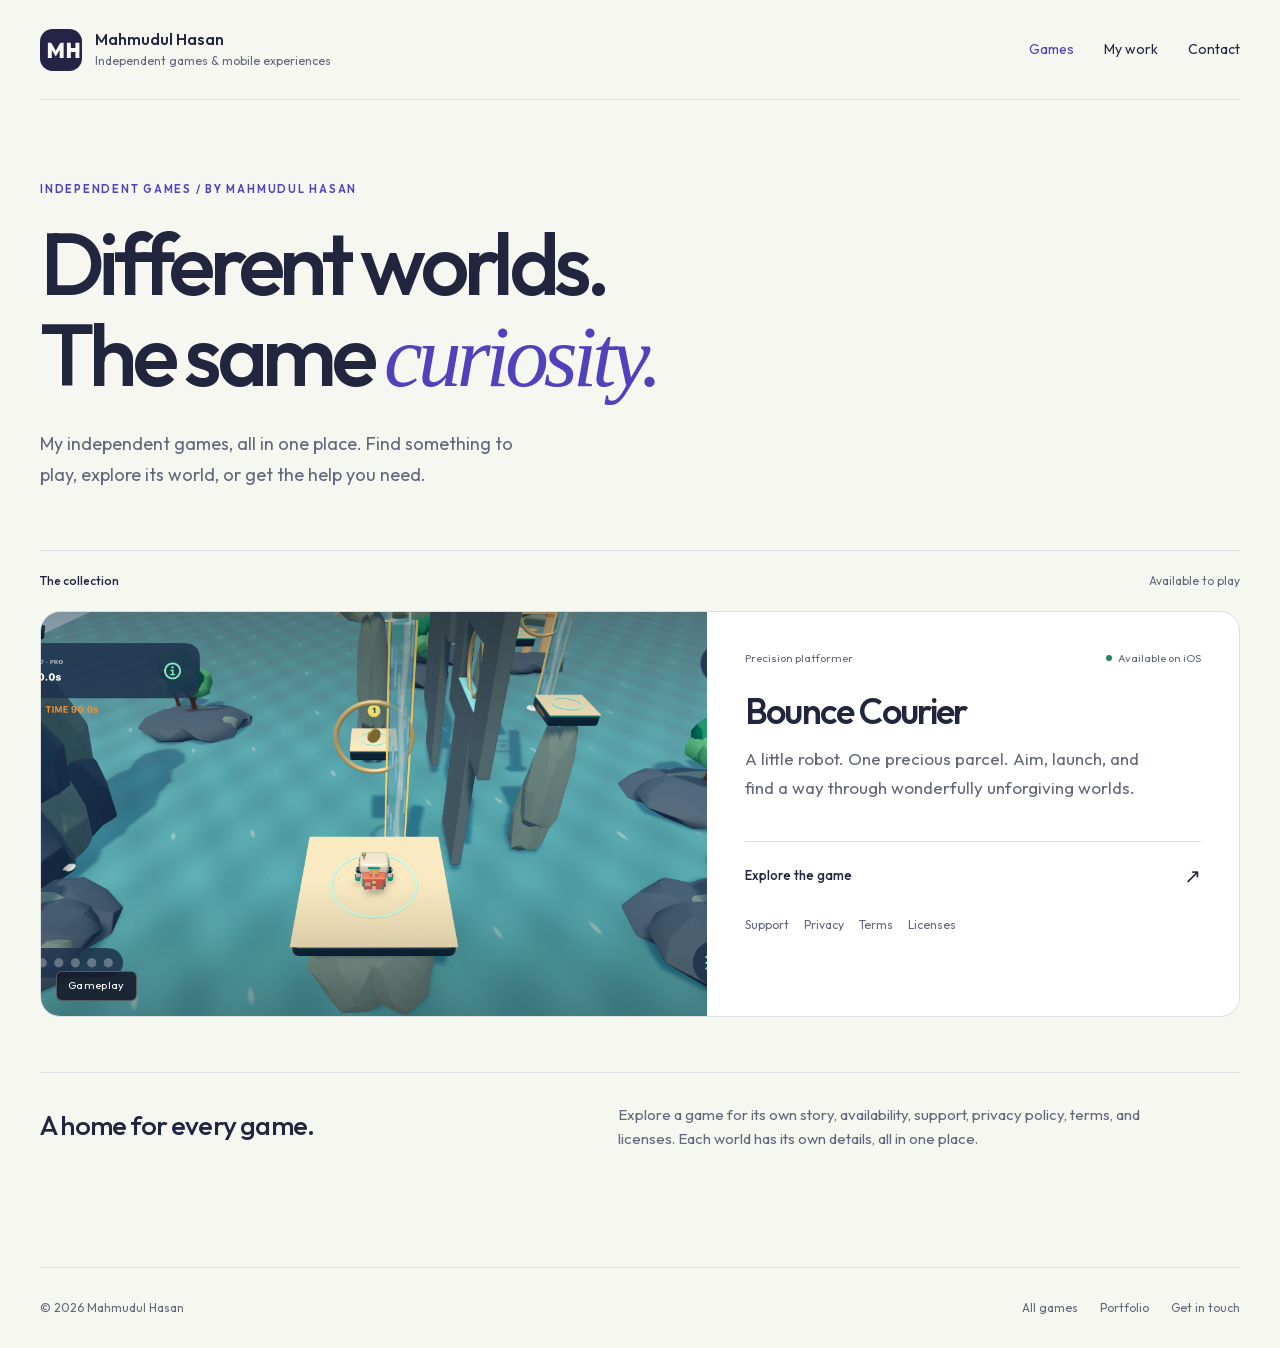
==== commit 676a6981: "Refresh homepage, organize games catalog, and align public contact" ====
--- a/games/index.html
+++ b/games/index.html
@@ -1,11 +1,4 @@
 <!doctype html>
-<html lang="en"><head><meta charset="utf-8"><meta name="viewport" content="width=device-width, initial-scale=1"><meta name="theme-color" content="#f6f5ee"><title>Games by Mahmudul Hasan</title><meta name="description" content="Small games with a sense of adventure. Discover Bounce Courier, a physics delivery game for iPhone and iPad, and explore its worlds."><link rel="canonical" href="https://www.mahmudulhasan.me/games/"><link rel="icon" type="image/png" href="/games/bounce-courier/assets/favicon-32.png"><link rel="apple-touch-icon" href="/games/bounce-courier/assets/apple-touch-icon.png"><meta property="og:type" content="website"><meta property="og:title" content="Games by Mahmudul Hasan"><meta property="og:description" content="Small games with a sense of adventure. Discover Bounce Courier, a physics delivery game for iPhone and iPad, and explore its worlds."><meta property="og:url" content="https://www.mahmudulhasan.me/games/"><meta property="og:image" content="https://www.mahmudulhasan.me/games/bounce-courier/assets/social-cataract-pass-1200.jpg"><meta property="og:image:alt" content="Bounce Courier: a robot courier crossing a waterfall gorge"><meta name="twitter:card" content="summary_large_image"><link rel="stylesheet" href="/games/bounce-courier/site.css?v=retina-2"><link rel="preload" href="/games/bounce-courier/assets/fonts/outfit-latin-variable.woff2" as="font" type="font/woff2" crossorigin><script src="/games/bounce-courier/site.js?v=retina-2" defer></script><noscript><style>.nav-menu,.image-tools,.world-tools,.tier-tabs,.world-tabs{display:none}.nav-links{display:flex;flex-wrap:wrap}.tier-panel[hidden]{display:block!important;margin-top:18px}</style></noscript></head><body>
-<a class="skip-link" href="#main">Skip to content</a>
-<header class="site-header"><nav class="container nav games-nav" aria-label="Main navigation">
-<a class="brand" href="/"><span class="brand-mark">mh.</span><span>Mahmudul Hasan<small>Independent games</small></span></a>
-<button class="nav-menu" aria-expanded="false" aria-controls="site-navigation">Menu +</button>
-<div class="nav-links" id="site-navigation"><a href="/games/">Games</a><a href="/games/bounce-courier/#worlds">The worlds</a><a href="/games/bounce-courier/#challenge">The challenge</a><a href="/games/bounce-courier/support/">Support</a><a class="nav-store" href="https://apps.apple.com/us/app/bounce-courier/id6825351308">App Store <span aria-hidden="true">↗</span></a></div>
-</nav></header>
-<main id="main" class="container"><section class="games-header"><p class="eyebrow">Independent games / By Mahmudul Hasan</p><h1>Little worlds.<br>Big “one more try.”</h1><p>Games built with care, curiosity, and a soft spot for a good challenge.</p></section><article class="featured-game"><img src="/games/bounce-courier/assets/screenshots/cataract-pass-2868-lossless.webp" width="2868" height="1320" alt="Bounce Courier's waterfall world with floating stone landings."><div class="featured-game-copy"><p class="eyebrow">iPhone &amp; iPad / Physics adventure</p><h2>Bounce Courier</h2><p>A little robot. One precious parcel. Aim, launch and land your way through a world of tricky deliveries.</p><a class="button light" href="/games/bounce-courier/">Explore the game <span aria-hidden="true">↗</span></a><p style="font-size:11px;margin-top:20px;margin-bottom:0">Available on the App Store</p></div></article><p class="small-note">Made by <a href="/">Mahmudul Hasan</a>, an independent developer building mobile experiences with a little personality.</p></main>
-<footer class="site-footer"><div class="container"><div class="footer-top"><a href="/games/bounce-courier/" class="brand"><img src="/games/bounce-courier/assets/app-icon-256.webp" width="44" height="44" alt=""><span>Bounce Courier<small>One parcel. No easy way.</small></span></a><nav class="footer-links" aria-label="Footer"><a href="/games/">All games</a><a href="/games/bounce-courier/support/">Support</a><a href="/games/bounce-courier/privacy/">Privacy</a><a href="/games/bounce-courier/terms/">Terms</a><a href="/games/bounce-courier/licenses/">Licenses</a></nav></div><div class="footer-bottom"><p>© 2026 Mahmudul Hasan. Apple, the Apple logo and App Store are trademarks of Apple Inc.</p><span>Independently made. <a href="/">Meet the developer ↗</a></span></div></div></footer>
-</body></html>+<html lang="en"><head><meta charset="utf-8"><meta name="viewport" content="width=device-width, initial-scale=1"><title>Games · Mahmudul Hasan</title><meta name="description" content="Discover independent games by Mahmudul Hasan, with game pages, downloads, and support in one place."><link rel="canonical" href="https://www.mahmudulhasan.me/games/"><link rel="icon" href="/games/assets/mark.svg"><meta property="og:title" content="Games"><meta property="og:description" content="Discover independent games by Mahmudul Hasan, with game pages, downloads, and support in one place."><meta property="og:type" content="website"><meta property="og:url" content="https://www.mahmudulhasan.me/games/"><link rel="stylesheet" href="/games/catalog.css"></head><body class="catalog-page"><a class="skip-link" href="#main">Skip to content</a><header class="catalog-header catalog-wrap"><a class="catalog-brand" href="/"><img src="/games/assets/mark.svg" width="42" height="42" alt=""><span>Mahmudul Hasan<small>Independent games &amp; mobile experiences</small></span></a><nav class="catalog-nav" aria-label="Main"><a href="/games/" aria-current="page">Games</a><a href="/#projects" class="optional">My work</a><a href="/#contact">Contact</a></nav></header><main id="main" class="catalog-wrap"><section class="catalog-intro" aria-labelledby="catalog-title"><p class="catalog-eyebrow">Independent games / By Mahmudul Hasan</p><h1 id="catalog-title">Different worlds.<br>The same <em>curiosity.</em></h1><p class="catalog-lead">My independent games, all in one place. Find something to play, explore its world, or get the help you need.</p></section><div class="collection-bar"><strong>The collection</strong><span>Available to play</span></div><section class="game-grid single-game" aria-label="All games"><article class="game-card bounce-courier">
+ <a class="game-art" href="/games/bounce-courier/" aria-label="Explore Bounce Courier"><img src="/games/bounce-courier/assets/screenshots/cataract-pass-2868-lossless.webp" width="2868" height="1320" alt="Bounce Courier gameplay in a turquoise waterfall gorge." loading="lazy"><span class="art-label">Gameplay</span></a>
+ <div class="game-card-body"><div class="game-meta"><span>Precision platformer</span><span class="game-status available">Available on iOS</span></div><h3><a href="/games/bounce-courier/">Bounce Courier</a></h3><p>A little robot. One precious parcel. Aim, launch, and find a way through wonderfully unforgiving worlds.</p><a class="game-open" href="/games/bounce-courier/">Explore the game <span aria-hidden="true">↗</span></a><nav class="game-policies" aria-label="Bounce Courier information"><a href="/games/bounce-courier/support/">Support</a><a href="/games/bounce-courier/privacy/">Privacy</a><a href="/games/bounce-courier/terms/">Terms</a><a href="/games/bounce-courier/licenses/">Licenses</a></nav></div></article></section><section class="catalog-note"><h2>A home for every game.</h2><p>Explore a game for its own story, availability, support, privacy policy, terms, and licenses. Each world has its own details, all in one place.</p></section></main><footer class="catalog-footer catalog-wrap"><span>© 2026 Mahmudul Hasan</span><nav aria-label="Footer"><a href="/games/">All games</a><a href="/">Portfolio</a><a href="/#contact">Get in touch</a></nav></footer></body></html>
--- a/games/catalog.css
+++ b/games/catalog.css
@@ -0,0 +1,19 @@
+@font-face{font-family:Outfit;src:url('/games/assets/fonts/outfit-latin-variable.woff2') format('woff2');font-weight:100 900;font-style:normal;font-display:swap}
+.catalog-page{--page:#f7f7f2;--ink:#22253e;--muted:#626779;--line:#dcdfdf;--panel:#fff;--accent:#5141bb;margin:0;background:var(--page);color:var(--ink);font:16px/1.65 Outfit,system-ui,sans-serif}
+.catalog-page *{box-sizing:border-box}.catalog-page img{display:block;max-width:100%}.catalog-page h1,.catalog-page h2,.catalog-page h3,.catalog-page p{margin:0}.catalog-page a{color:inherit}.catalog-page a:focus-visible,.game-card a:focus-visible{outline:3px solid #7960de;outline-offset:5px}
+.catalog-wrap{width:min(1240px,calc(100% - 80px));margin-inline:auto}.catalog-header{display:flex;align-items:center;justify-content:space-between;gap:24px;min-height:100px;border-bottom:1px solid var(--line)}
+.catalog-brand{display:flex;align-items:center;gap:13px;text-decoration:none;font-weight:550;line-height:1.2}.catalog-brand img{width:42px;height:42px}.catalog-brand small{display:block;font-size:12px;font-weight:400;color:var(--muted);margin-top:5px}.catalog-nav{display:flex;align-items:center;gap:30px}.catalog-nav a{text-decoration:none;font-size:14px}.catalog-nav a:hover{text-decoration:underline;text-underline-offset:5px}.catalog-nav [aria-current=page]{color:var(--accent)}
+.catalog-intro{padding:80px 0 60px;position:relative}.catalog-eyebrow{font-size:11px;font-weight:600;letter-spacing:.16em;text-transform:uppercase;color:var(--accent);display:block;margin-bottom:20px!important}.catalog-intro h1{font-size:clamp(48px,6.8vw,88px);font-weight:530;letter-spacing:-.065em;line-height:1.04;max-width:840px}.catalog-intro h1 em{font-family:Georgia,serif;font-weight:400;color:var(--accent);letter-spacing:-.055em}.catalog-lead{max-width:510px;font-size:18px;color:var(--muted);margin-top:27px!important;line-height:1.7}.collection-bar{display:flex;justify-content:space-between;gap:20px;padding:20px 0;border-top:1px solid var(--line);font-size:12px;color:var(--muted)}.collection-bar strong{font-weight:500;color:var(--ink)}
+.game-grid{display:grid;grid-template-columns:repeat(3,minmax(0,1fr));gap:24px;--game-ink:var(--heading-color,#22253e);--game-muted:var(--text-color,#626779);--game-panel:var(--card-bg,#fff);--game-line:var(--border-color,#dcdfdf)}
+.game-card{border:1px solid var(--game-line);background:var(--game-panel);border-radius:20px;overflow:hidden;color:var(--game-ink);min-width:0;display:flex;flex-direction:column}.game-art{display:block;aspect-ratio:1.3;overflow:hidden;position:relative;background:#142b35;text-decoration:none}.game-art>img{width:100%;height:100%;object-fit:cover;display:block;transition:transform .4s ease}.game-art:hover>img{transform:scale(1.035)}.game-art .art-label{position:absolute;bottom:15px;left:15px;padding:6px 11px;border:1px solid #ffffff40;border-radius:6px;background:#171d2be8;color:#fff;font:11px/1.4 Outfit,system-ui,sans-serif;letter-spacing:.03em}
+.game-card-body{padding:25px 25px 24px;display:flex;flex-direction:column;flex:1}.game-meta{display:flex;align-items:center;justify-content:space-between;gap:10px;font:11px/1.5 Outfit,system-ui,sans-serif;color:var(--game-muted);margin-bottom:15px}.game-status{display:flex;align-items:center;gap:6px}.game-status::before{content:'';width:6px;height:6px;border-radius:50%;background:#827390}.game-status.available::before{background:#21866a}.game-card h3{font:550 28px/1.2 Outfit,system-ui,sans-serif;letter-spacing:-.045em;margin:0 0 13px}.game-card h3 a{color:inherit;text-decoration:none}.game-card h3 a:hover{text-decoration:underline;text-underline-offset:4px}.game-card p{font:15px/1.7 Outfit,system-ui,sans-serif;color:var(--game-muted);margin:0 0 24px;max-width:35ch}.game-card .game-open{display:flex;align-items:center;justify-content:space-between;gap:15px;padding-top:19px;margin-top:auto;border-top:1px solid var(--game-line);color:var(--game-ink);font:500 13px/1.5 Outfit,system-ui,sans-serif;text-decoration:none}.game-open span{font-size:20px}.game-open:hover{color:#6851cb}
+.game-policies{display:flex;flex-wrap:wrap;gap:4px 15px;margin-top:18px;font:11px/1.5 Outfit,system-ui,sans-serif}.game-policies a{color:var(--game-muted);text-decoration:none;padding-block:5px}.game-policies a:hover{text-decoration:underline;text-underline-offset:3px}
+.catalog-note{margin:55px 0 85px;padding:30px 0;border-top:1px solid var(--line);display:grid;grid-template-columns:1fr 1.2fr;gap:60px}.catalog-note h2{font-size:27px;font-weight:500;letter-spacing:-.03em}.catalog-note p{font-size:15px;color:var(--muted);max-width:55ch}.catalog-footer{border-top:1px solid var(--line);padding:30px 0;display:flex;justify-content:space-between;gap:24px;color:var(--muted);font-size:12px}.catalog-footer nav{display:flex;flex-wrap:wrap;gap:8px 22px}.catalog-footer a{text-decoration:none}.catalog-footer a:hover{text-decoration:underline;text-underline-offset:4px}
+.skip-link{position:fixed;left:18px;top:-100px;z-index:1000;padding:12px 18px;background:#fff;color:#22253e;border-radius:8px}.skip-link:focus{top:16px}
+@media(min-width:1500px){.catalog-intro{padding-top:100px}}
+@media(max-width:1000px){.catalog-wrap{width:calc(100% - 48px)}.game-grid{gap:16px}.game-card-body{padding:21px 18px}.game-card h3{font-size:25px}.game-meta{flex-direction:column;align-items:flex-start;gap:5px}}
+@media(max-width:720px){.catalog-wrap{width:calc(100% - 40px)}.catalog-header{min-height:86px;gap:12px}.catalog-brand{font-size:13px;gap:9px}.catalog-brand img{width:35px;height:35px}.catalog-brand small{font-size:10px}.catalog-nav{gap:18px}.catalog-nav a{font-size:12px}.catalog-nav .optional{display:none}.catalog-intro{padding:55px 0 45px}.catalog-intro h1{font-size:clamp(45px,9.8vw,68px)}.catalog-lead{font-size:16px}.game-grid{grid-template-columns:1fr;gap:26px}.game-art{aspect-ratio:1.5}.game-card-body{padding:25px}.game-card h3{font-size:30px}.game-meta{flex-direction:row}.game-card p{max-width:none}.game-policies{font-size:12px;gap:5px 20px}.game-policies a{padding-block:7px}.catalog-note{grid-template-columns:1fr;gap:16px;margin:40px 0 50px}.catalog-footer{flex-direction:column;gap:16px}.collection-bar{font-size:11px}}
+@media(prefers-reduced-motion:reduce){.game-art>img{transition:none}.game-art:hover>img{transform:none}}
+.single-game{grid-template-columns:1fr}.single-game .game-card{display:grid;grid-template-columns:1.25fr 1fr}.single-game .game-art{aspect-ratio:1.65;height:100%;min-height:330px}.single-game .game-card-body{padding:38px}.single-game .game-card h3{font-size:36px}.single-game .game-card p{font-size:17px;max-width:38ch}.single-game .game-meta{margin-bottom:22px}.single-game .game-open{margin-top:14px}.single-game .game-policies{font-size:12px;margin-top:20px}
+@media(max-width:900px){.single-game .game-card-body{padding:26px}.single-game .game-card h3{font-size:30px}.single-game .game-card p{font-size:15px}.single-game .game-card{grid-template-columns:1fr 1fr}}
+@media(max-width:720px){.single-game .game-card{display:flex}.single-game .game-art{min-height:0;aspect-ratio:1.6;height:auto}.single-game .game-card-body{padding:26px}.single-game .game-meta{flex-direction:row}.single-game .game-card p{max-width:none}}
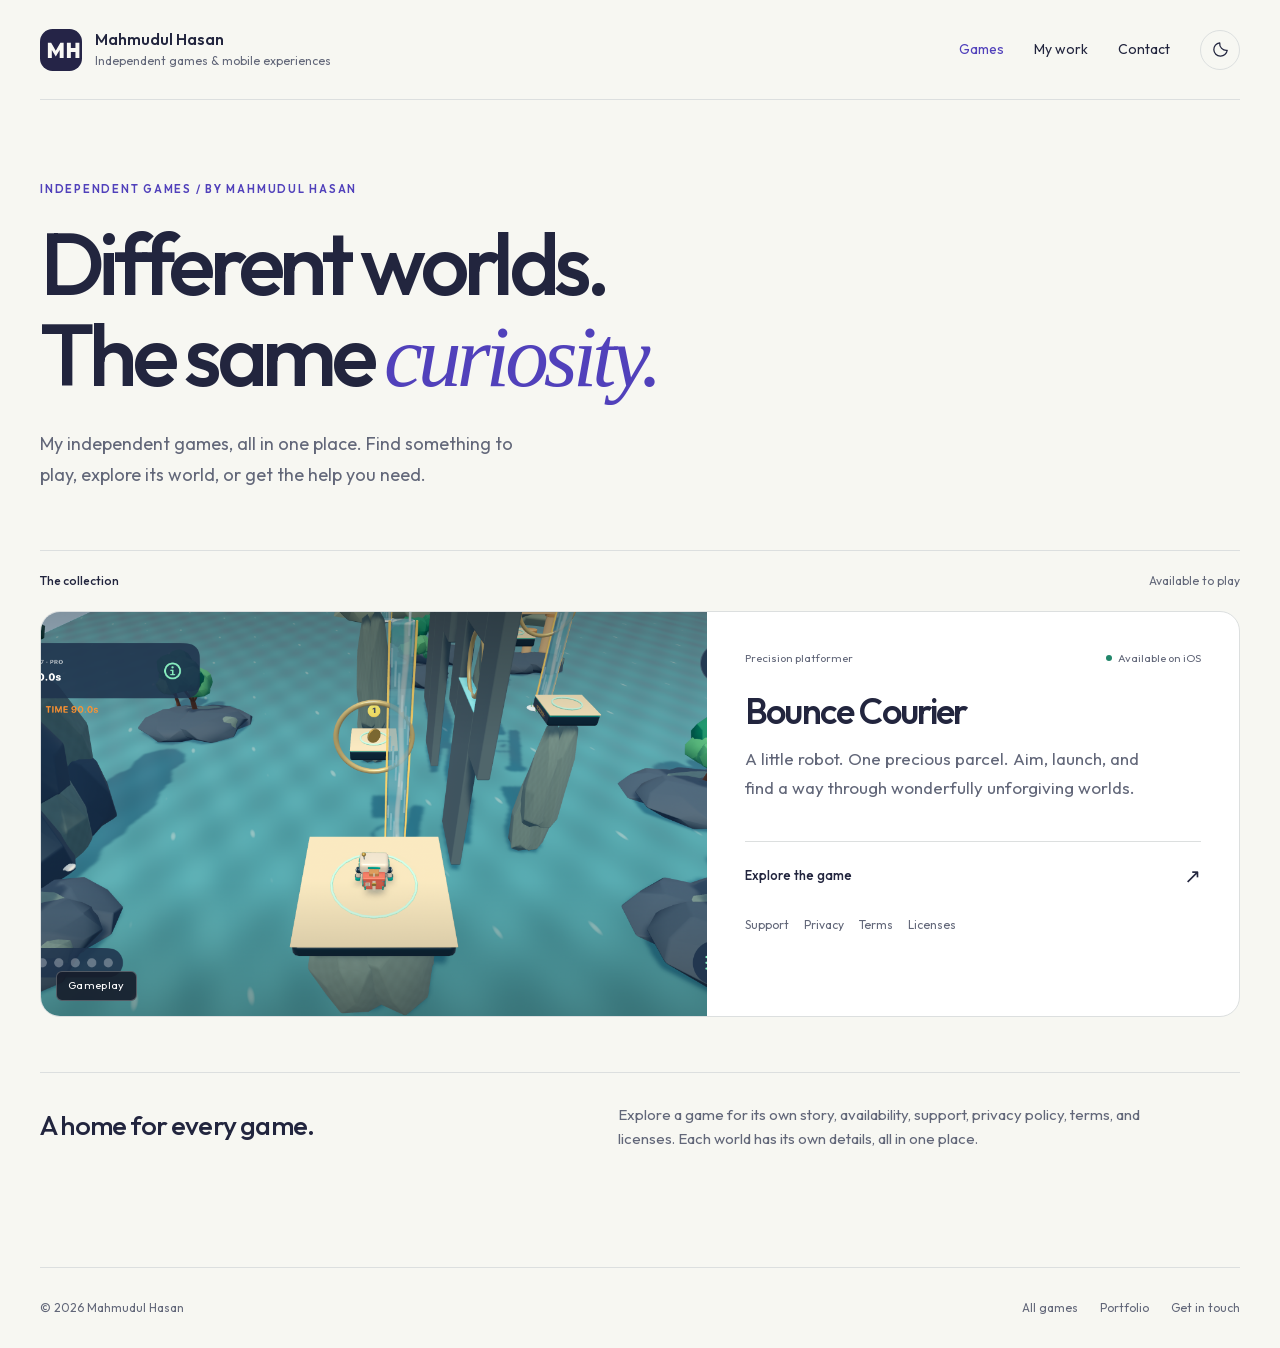
==== commit 3231a274: "Share light and dark mode across every portfolio page" ====
--- a/games/index.html
+++ b/games/index.html
@@ -1,4 +1,4 @@
 <!doctype html>
-<html lang="en"><head><meta charset="utf-8"><meta name="viewport" content="width=device-width, initial-scale=1"><title>Games · Mahmudul Hasan</title><meta name="description" content="Discover independent games by Mahmudul Hasan, with game pages, downloads, and support in one place."><link rel="canonical" href="https://www.mahmudulhasan.me/games/"><link rel="icon" href="/games/assets/mark.svg"><meta property="og:title" content="Games"><meta property="og:description" content="Discover independent games by Mahmudul Hasan, with game pages, downloads, and support in one place."><meta property="og:type" content="website"><meta property="og:url" content="https://www.mahmudulhasan.me/games/"><link rel="stylesheet" href="/games/catalog.css"></head><body class="catalog-page"><a class="skip-link" href="#main">Skip to content</a><header class="catalog-header catalog-wrap"><a class="catalog-brand" href="/"><img src="/games/assets/mark.svg" width="42" height="42" alt=""><span>Mahmudul Hasan<small>Independent games &amp; mobile experiences</small></span></a><nav class="catalog-nav" aria-label="Main"><a href="/games/" aria-current="page">Games</a><a href="/#projects" class="optional">My work</a><a href="/#contact">Contact</a></nav></header><main id="main" class="catalog-wrap"><section class="catalog-intro" aria-labelledby="catalog-title"><p class="catalog-eyebrow">Independent games / By Mahmudul Hasan</p><h1 id="catalog-title">Different worlds.<br>The same <em>curiosity.</em></h1><p class="catalog-lead">My independent games, all in one place. Find something to play, explore its world, or get the help you need.</p></section><div class="collection-bar"><strong>The collection</strong><span>Available to play</span></div><section class="game-grid single-game" aria-label="All games"><article class="game-card bounce-courier">
+<html lang="en"><head><meta charset="utf-8"><meta name="viewport" content="width=device-width, initial-scale=1"><title>Games · Mahmudul Hasan</title><meta name="description" content="Discover independent games by Mahmudul Hasan, with game pages, downloads, and support in one place."><link rel="canonical" href="https://www.mahmudulhasan.me/games/"><link rel="icon" href="/games/assets/mark.svg"><meta property="og:title" content="Games"><meta property="og:description" content="Discover independent games by Mahmudul Hasan, with game pages, downloads, and support in one place."><meta property="og:type" content="website"><meta property="og:url" content="https://www.mahmudulhasan.me/games/"><meta name="theme-color" content="#f7f7f2" data-light="#f7f7f2" data-dark="#11131d"><script src="/theme.js?v=1"></script><link rel="stylesheet" href="/theme.css?v=1"><link rel="stylesheet" href="/games/catalog.css?v=theme-1"></head><body class="catalog-page"><a class="skip-link" href="#main">Skip to content</a><header class="catalog-header catalog-wrap"><a class="catalog-brand" href="/"><img src="/games/assets/mark.svg" width="42" height="42" alt=""><span>Mahmudul Hasan<small>Independent games &amp; mobile experiences</small></span></a><nav class="catalog-nav" aria-label="Main"><a href="/games/" aria-current="page">Games</a><a href="/#projects" class="optional">My work</a><a href="/#contact">Contact</a><button class="theme-button" type="button" data-theme-toggle aria-label="Dark mode" aria-pressed="false" title="Switch to dark mode"><svg class="theme-moon" viewBox="0 0 24 24" aria-hidden="true"><path d="M20.5 13a8.5 8.5 0 0 1-9.5-9.5A8.5 8.5 0 1 0 20.5 13Z"/></svg><svg class="theme-sun" viewBox="0 0 24 24" aria-hidden="true"><circle cx="12" cy="12" r="4"/><path d="M12 2v2m0 16v2M2 12h2m16 0h2M4.9 4.9l1.4 1.4m11.4 11.4 1.4 1.4M4.9 19.1l1.4-1.4M17.7 6.3l1.4-1.4"/></svg></button></nav></header><main id="main" class="catalog-wrap"><section class="catalog-intro" aria-labelledby="catalog-title"><p class="catalog-eyebrow">Independent games / By Mahmudul Hasan</p><h1 id="catalog-title">Different worlds.<br>The same <em>curiosity.</em></h1><p class="catalog-lead">My independent games, all in one place. Find something to play, explore its world, or get the help you need.</p></section><div class="collection-bar"><strong>The collection</strong><span>Available to play</span></div><section class="game-grid single-game" aria-label="All games"><article class="game-card bounce-courier">
  <a class="game-art" href="/games/bounce-courier/" aria-label="Explore Bounce Courier"><img src="/games/bounce-courier/assets/screenshots/cataract-pass-2868-lossless.webp" width="2868" height="1320" alt="Bounce Courier gameplay in a turquoise waterfall gorge." loading="lazy"><span class="art-label">Gameplay</span></a>
  <div class="game-card-body"><div class="game-meta"><span>Precision platformer</span><span class="game-status available">Available on iOS</span></div><h3><a href="/games/bounce-courier/">Bounce Courier</a></h3><p>A little robot. One precious parcel. Aim, launch, and find a way through wonderfully unforgiving worlds.</p><a class="game-open" href="/games/bounce-courier/">Explore the game <span aria-hidden="true">↗</span></a><nav class="game-policies" aria-label="Bounce Courier information"><a href="/games/bounce-courier/support/">Support</a><a href="/games/bounce-courier/privacy/">Privacy</a><a href="/games/bounce-courier/terms/">Terms</a><a href="/games/bounce-courier/licenses/">Licenses</a></nav></div></article></section><section class="catalog-note"><h2>A home for every game.</h2><p>Explore a game for its own story, availability, support, privacy policy, terms, and licenses. Each world has its own details, all in one place.</p></section></main><footer class="catalog-footer catalog-wrap"><span>© 2026 Mahmudul Hasan</span><nav aria-label="Footer"><a href="/games/">All games</a><a href="/">Portfolio</a><a href="/#contact">Get in touch</a></nav></footer></body></html>
--- a/theme.css
+++ b/theme.css
@@ -0,0 +1,10 @@
+/* One accessible control for the portfolio, catalog, and individual games. */
+.theme-button{display:inline-grid;place-items:center;flex-shrink:0;width:40px;height:40px;padding:0;border:1px solid var(--line,var(--border-color,#dedee5));border-radius:50%;background:transparent;color:var(--ink,var(--heading-color,#24253e));cursor:pointer;line-height:1}
+.theme-button svg{display:block;width:19px;height:19px;fill:none;stroke:currentColor;stroke-width:1.6;stroke-linecap:round;stroke-linejoin:round}
+.theme-button:hover{background:var(--theme-hover,transparent)}
+.theme-button:focus-visible{outline:3px solid var(--focus,var(--accent,var(--primary-color,#5d4cb3)));outline-offset:4px}
+.theme-button .theme-sun{display:none}
+:root[data-theme="dark"] .theme-button .theme-sun{display:block}
+:root[data-theme="dark"] .theme-button .theme-moon{display:none}
+:root:not([data-theme]) .theme-button{display:none}
+@media(max-width:760px){.theme-button{width:44px;height:44px}}
--- a/games/catalog.css
+++ b/games/catalog.css
@@ -6,7 +6,7 @@
 .catalog-intro{padding:80px 0 60px;position:relative}.catalog-eyebrow{font-size:11px;font-weight:600;letter-spacing:.16em;text-transform:uppercase;color:var(--accent);display:block;margin-bottom:20px!important}.catalog-intro h1{font-size:clamp(48px,6.8vw,88px);font-weight:530;letter-spacing:-.065em;line-height:1.04;max-width:840px}.catalog-intro h1 em{font-family:Georgia,serif;font-weight:400;color:var(--accent);letter-spacing:-.055em}.catalog-lead{max-width:510px;font-size:18px;color:var(--muted);margin-top:27px!important;line-height:1.7}.collection-bar{display:flex;justify-content:space-between;gap:20px;padding:20px 0;border-top:1px solid var(--line);font-size:12px;color:var(--muted)}.collection-bar strong{font-weight:500;color:var(--ink)}
 .game-grid{display:grid;grid-template-columns:repeat(3,minmax(0,1fr));gap:24px;--game-ink:var(--heading-color,#22253e);--game-muted:var(--text-color,#626779);--game-panel:var(--card-bg,#fff);--game-line:var(--border-color,#dcdfdf)}
 .game-card{border:1px solid var(--game-line);background:var(--game-panel);border-radius:20px;overflow:hidden;color:var(--game-ink);min-width:0;display:flex;flex-direction:column}.game-art{display:block;aspect-ratio:1.3;overflow:hidden;position:relative;background:#142b35;text-decoration:none}.game-art>img{width:100%;height:100%;object-fit:cover;display:block;transition:transform .4s ease}.game-art:hover>img{transform:scale(1.035)}.game-art .art-label{position:absolute;bottom:15px;left:15px;padding:6px 11px;border:1px solid #ffffff40;border-radius:6px;background:#171d2be8;color:#fff;font:11px/1.4 Outfit,system-ui,sans-serif;letter-spacing:.03em}
-.game-card-body{padding:25px 25px 24px;display:flex;flex-direction:column;flex:1}.game-meta{display:flex;align-items:center;justify-content:space-between;gap:10px;font:11px/1.5 Outfit,system-ui,sans-serif;color:var(--game-muted);margin-bottom:15px}.game-status{display:flex;align-items:center;gap:6px}.game-status::before{content:'';width:6px;height:6px;border-radius:50%;background:#827390}.game-status.available::before{background:#21866a}.game-card h3{font:550 28px/1.2 Outfit,system-ui,sans-serif;letter-spacing:-.045em;margin:0 0 13px}.game-card h3 a{color:inherit;text-decoration:none}.game-card h3 a:hover{text-decoration:underline;text-underline-offset:4px}.game-card p{font:15px/1.7 Outfit,system-ui,sans-serif;color:var(--game-muted);margin:0 0 24px;max-width:35ch}.game-card .game-open{display:flex;align-items:center;justify-content:space-between;gap:15px;padding-top:19px;margin-top:auto;border-top:1px solid var(--game-line);color:var(--game-ink);font:500 13px/1.5 Outfit,system-ui,sans-serif;text-decoration:none}.game-open span{font-size:20px}.game-open:hover{color:#6851cb}
+.game-card-body{padding:25px 25px 24px;display:flex;flex-direction:column;flex:1}.game-meta{display:flex;align-items:center;justify-content:space-between;gap:10px;font:11px/1.5 Outfit,system-ui,sans-serif;color:var(--game-muted);margin-bottom:15px}.game-status{display:flex;align-items:center;gap:6px}.game-status::before{content:'';width:6px;height:6px;border-radius:50%;background:#827390}.game-status.available::before{background:#21866a}.game-card h3{font:550 28px/1.2 Outfit,system-ui,sans-serif;letter-spacing:-.045em;margin:0 0 13px}.game-card h3 a{color:inherit;text-decoration:none}.game-card h3 a:hover{text-decoration:underline;text-underline-offset:4px}.game-card p{font:15px/1.7 Outfit,system-ui,sans-serif;color:var(--game-muted);margin:0 0 24px;max-width:35ch}.game-card .game-open{display:flex;align-items:center;justify-content:space-between;gap:15px;padding-top:19px;margin-top:auto;border-top:1px solid var(--game-line);color:var(--game-ink);font:500 13px/1.5 Outfit,system-ui,sans-serif;text-decoration:none}.game-open span{font-size:20px}.game-open:hover{color:var(--primary-color,var(--accent,#6851cb))}
 .game-policies{display:flex;flex-wrap:wrap;gap:4px 15px;margin-top:18px;font:11px/1.5 Outfit,system-ui,sans-serif}.game-policies a{color:var(--game-muted);text-decoration:none;padding-block:5px}.game-policies a:hover{text-decoration:underline;text-underline-offset:3px}
 .catalog-note{margin:55px 0 85px;padding:30px 0;border-top:1px solid var(--line);display:grid;grid-template-columns:1fr 1.2fr;gap:60px}.catalog-note h2{font-size:27px;font-weight:500;letter-spacing:-.03em}.catalog-note p{font-size:15px;color:var(--muted);max-width:55ch}.catalog-footer{border-top:1px solid var(--line);padding:30px 0;display:flex;justify-content:space-between;gap:24px;color:var(--muted);font-size:12px}.catalog-footer nav{display:flex;flex-wrap:wrap;gap:8px 22px}.catalog-footer a{text-decoration:none}.catalog-footer a:hover{text-decoration:underline;text-underline-offset:4px}
 .skip-link{position:fixed;left:18px;top:-100px;z-index:1000;padding:12px 18px;background:#fff;color:#22253e;border-radius:8px}.skip-link:focus{top:16px}
@@ -17,3 +17,9 @@
 .single-game{grid-template-columns:1fr}.single-game .game-card{display:grid;grid-template-columns:1.25fr 1fr}.single-game .game-art{aspect-ratio:1.65;height:100%;min-height:330px}.single-game .game-card-body{padding:38px}.single-game .game-card h3{font-size:36px}.single-game .game-card p{font-size:17px;max-width:38ch}.single-game .game-meta{margin-bottom:22px}.single-game .game-open{margin-top:14px}.single-game .game-policies{font-size:12px;margin-top:20px}
 @media(max-width:900px){.single-game .game-card-body{padding:26px}.single-game .game-card h3{font-size:30px}.single-game .game-card p{font-size:15px}.single-game .game-card{grid-template-columns:1fr 1fr}}
 @media(max-width:720px){.single-game .game-card{display:flex}.single-game .game-art{min-height:0;aspect-ratio:1.6;height:auto}.single-game .game-card-body{padding:26px}.single-game .game-meta{flex-direction:row}.single-game .game-card p{max-width:none}}
+.catalog-page .game-grid{--game-ink:var(--ink);--game-muted:var(--muted);--game-panel:var(--panel);--game-line:var(--line)}
+:root[data-theme="dark"] .catalog-page{--page:#11131d;--ink:#eeedf6;--muted:#b1b4c5;--line:#323544;--panel:#1a1e2b;--accent:#b2a5f2;--theme-hover:#25293b}
+:root[data-theme="dark"] .catalog-page .game-status.available::before{background:#65c29a}
+@media(max-width:720px){.catalog-brand small{max-width:145px;line-height:1.4}.catalog-nav{gap:14px}}
+@media(max-width:600px){.catalog-nav a[href="/#contact"]{display:none}}
+@media(max-width:420px){.catalog-brand small{max-width:125px}}
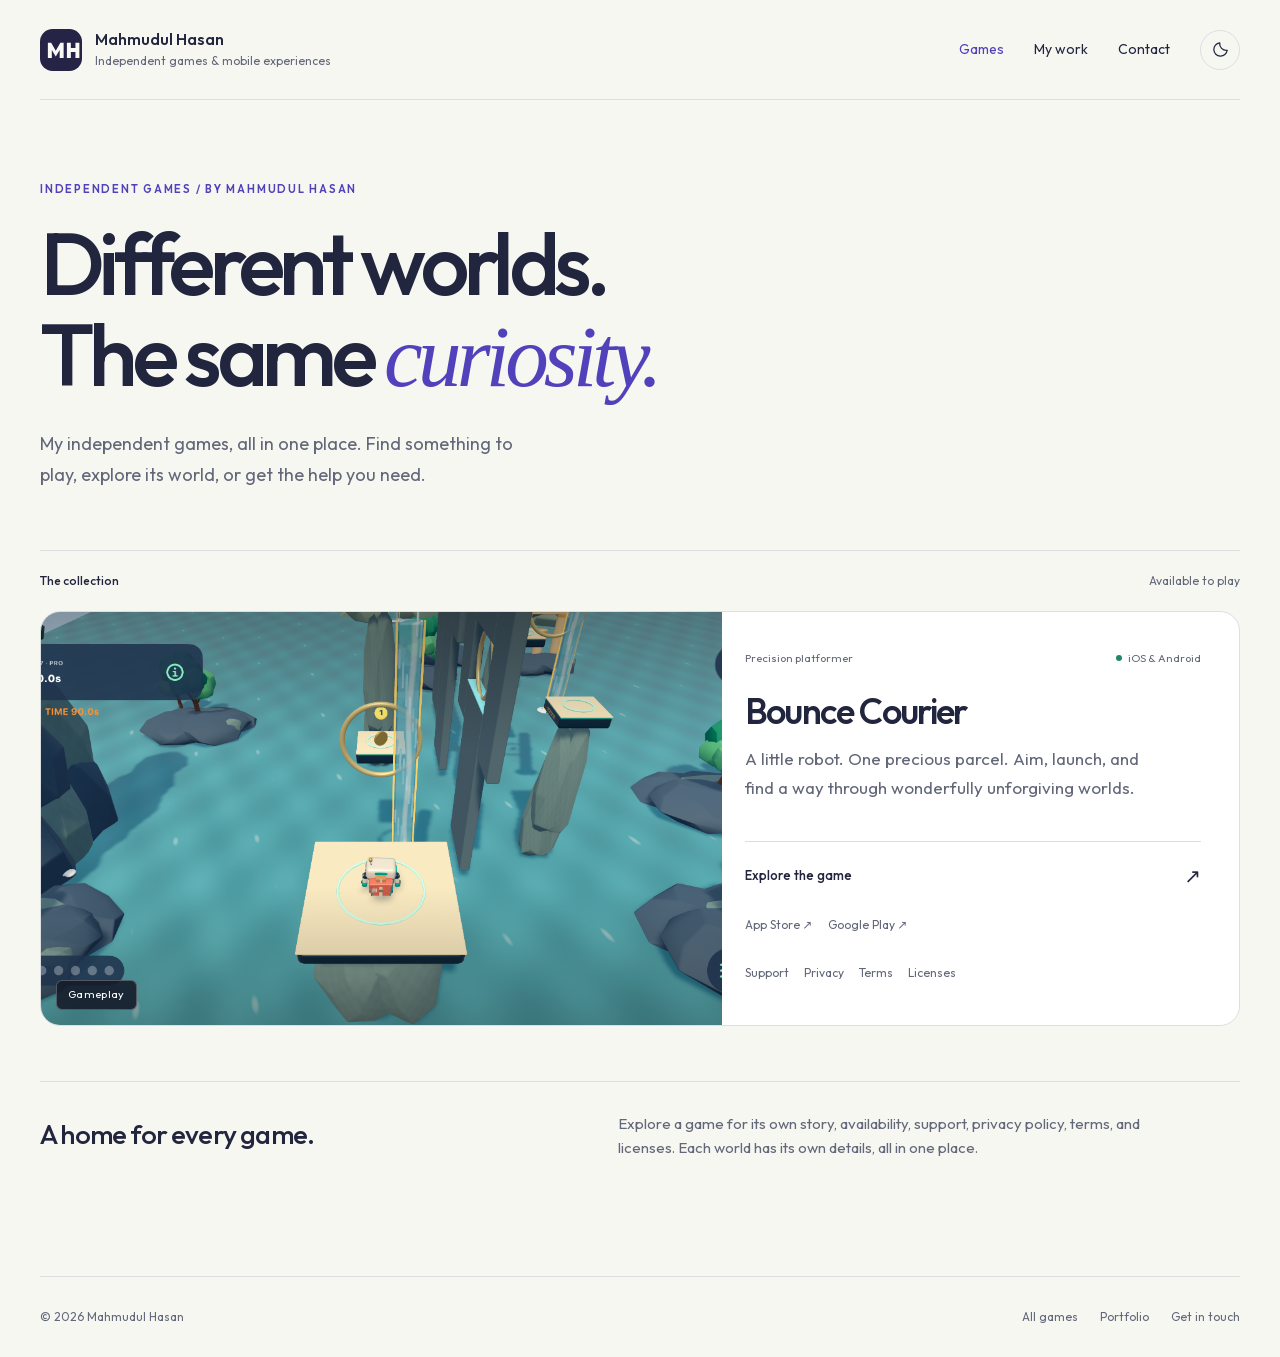
==== commit 72638f2a: "Add Bounce Courier Google Play download links" ====
--- a/games/index.html
+++ b/games/index.html
@@ -1,4 +1,4 @@
 <!doctype html>
 <html lang="en"><head><meta charset="utf-8"><meta name="viewport" content="width=device-width, initial-scale=1"><title>Games · Mahmudul Hasan</title><meta name="description" content="Discover independent games by Mahmudul Hasan, with game pages, downloads, and support in one place."><link rel="canonical" href="https://www.mahmudulhasan.me/games/"><link rel="icon" href="/games/assets/mark.svg"><meta property="og:title" content="Games"><meta property="og:description" content="Discover independent games by Mahmudul Hasan, with game pages, downloads, and support in one place."><meta property="og:type" content="website"><meta property="og:url" content="https://www.mahmudulhasan.me/games/"><meta name="theme-color" content="#f7f7f2" data-light="#f7f7f2" data-dark="#11131d"><script src="/theme.js?v=1"></script><link rel="stylesheet" href="/theme.css?v=1"><link rel="stylesheet" href="/games/catalog.css?v=theme-1"></head><body class="catalog-page"><a class="skip-link" href="#main">Skip to content</a><header class="catalog-header catalog-wrap"><a class="catalog-brand" href="/"><img src="/games/assets/mark.svg" width="42" height="42" alt=""><span>Mahmudul Hasan<small>Independent games &amp; mobile experiences</small></span></a><nav class="catalog-nav" aria-label="Main"><a href="/games/" aria-current="page">Games</a><a href="/#projects" class="optional">My work</a><a href="/#contact">Contact</a><button class="theme-button" type="button" data-theme-toggle aria-label="Dark mode" aria-pressed="false" title="Switch to dark mode"><svg class="theme-moon" viewBox="0 0 24 24" aria-hidden="true"><path d="M20.5 13a8.5 8.5 0 0 1-9.5-9.5A8.5 8.5 0 1 0 20.5 13Z"/></svg><svg class="theme-sun" viewBox="0 0 24 24" aria-hidden="true"><circle cx="12" cy="12" r="4"/><path d="M12 2v2m0 16v2M2 12h2m16 0h2M4.9 4.9l1.4 1.4m11.4 11.4 1.4 1.4M4.9 19.1l1.4-1.4M17.7 6.3l1.4-1.4"/></svg></button></nav></header><main id="main" class="catalog-wrap"><section class="catalog-intro" aria-labelledby="catalog-title"><p class="catalog-eyebrow">Independent games / By Mahmudul Hasan</p><h1 id="catalog-title">Different worlds.<br>The same <em>curiosity.</em></h1><p class="catalog-lead">My independent games, all in one place. Find something to play, explore its world, or get the help you need.</p></section><div class="collection-bar"><strong>The collection</strong><span>Available to play</span></div><section class="game-grid single-game" aria-label="All games"><article class="game-card bounce-courier">
  <a class="game-art" href="/games/bounce-courier/" aria-label="Explore Bounce Courier"><img src="/games/bounce-courier/assets/screenshots/cataract-pass-2868-lossless.webp" width="2868" height="1320" alt="Bounce Courier gameplay in a turquoise waterfall gorge." loading="lazy"><span class="art-label">Gameplay</span></a>
- <div class="game-card-body"><div class="game-meta"><span>Precision platformer</span><span class="game-status available">Available on iOS</span></div><h3><a href="/games/bounce-courier/">Bounce Courier</a></h3><p>A little robot. One precious parcel. Aim, launch, and find a way through wonderfully unforgiving worlds.</p><a class="game-open" href="/games/bounce-courier/">Explore the game <span aria-hidden="true">↗</span></a><nav class="game-policies" aria-label="Bounce Courier information"><a href="/games/bounce-courier/support/">Support</a><a href="/games/bounce-courier/privacy/">Privacy</a><a href="/games/bounce-courier/terms/">Terms</a><a href="/games/bounce-courier/licenses/">Licenses</a></nav></div></article></section><section class="catalog-note"><h2>A home for every game.</h2><p>Explore a game for its own story, availability, support, privacy policy, terms, and licenses. Each world has its own details, all in one place.</p></section></main><footer class="catalog-footer catalog-wrap"><span>© 2026 Mahmudul Hasan</span><nav aria-label="Footer"><a href="/games/">All games</a><a href="/">Portfolio</a><a href="/#contact">Get in touch</a></nav></footer></body></html>
+ <div class="game-card-body"><div class="game-meta"><span>Precision platformer</span><span class="game-status available">iOS &amp; Android</span></div><h3><a href="/games/bounce-courier/">Bounce Courier</a></h3><p>A little robot. One precious parcel. Aim, launch, and find a way through wonderfully unforgiving worlds.</p><a class="game-open" href="/games/bounce-courier/">Explore the game <span aria-hidden="true">↗</span></a><nav class="game-policies" aria-label="Download Bounce Courier"><a href="https://apps.apple.com/us/app/bounce-courier/id6825351308">App Store ↗</a><a href="https://play.google.com/store/apps/details?id=me.mahmudulhasan.bouncecourier">Google Play ↗</a></nav><nav class="game-policies" aria-label="Bounce Courier information"><a href="/games/bounce-courier/support/">Support</a><a href="/games/bounce-courier/privacy/">Privacy</a><a href="/games/bounce-courier/terms/">Terms</a><a href="/games/bounce-courier/licenses/">Licenses</a></nav></div></article></section><section class="catalog-note"><h2>A home for every game.</h2><p>Explore a game for its own story, availability, support, privacy policy, terms, and licenses. Each world has its own details, all in one place.</p></section></main><footer class="catalog-footer catalog-wrap"><span>© 2026 Mahmudul Hasan</span><nav aria-label="Footer"><a href="/games/">All games</a><a href="/">Portfolio</a><a href="/#contact">Get in touch</a></nav></footer></body></html>
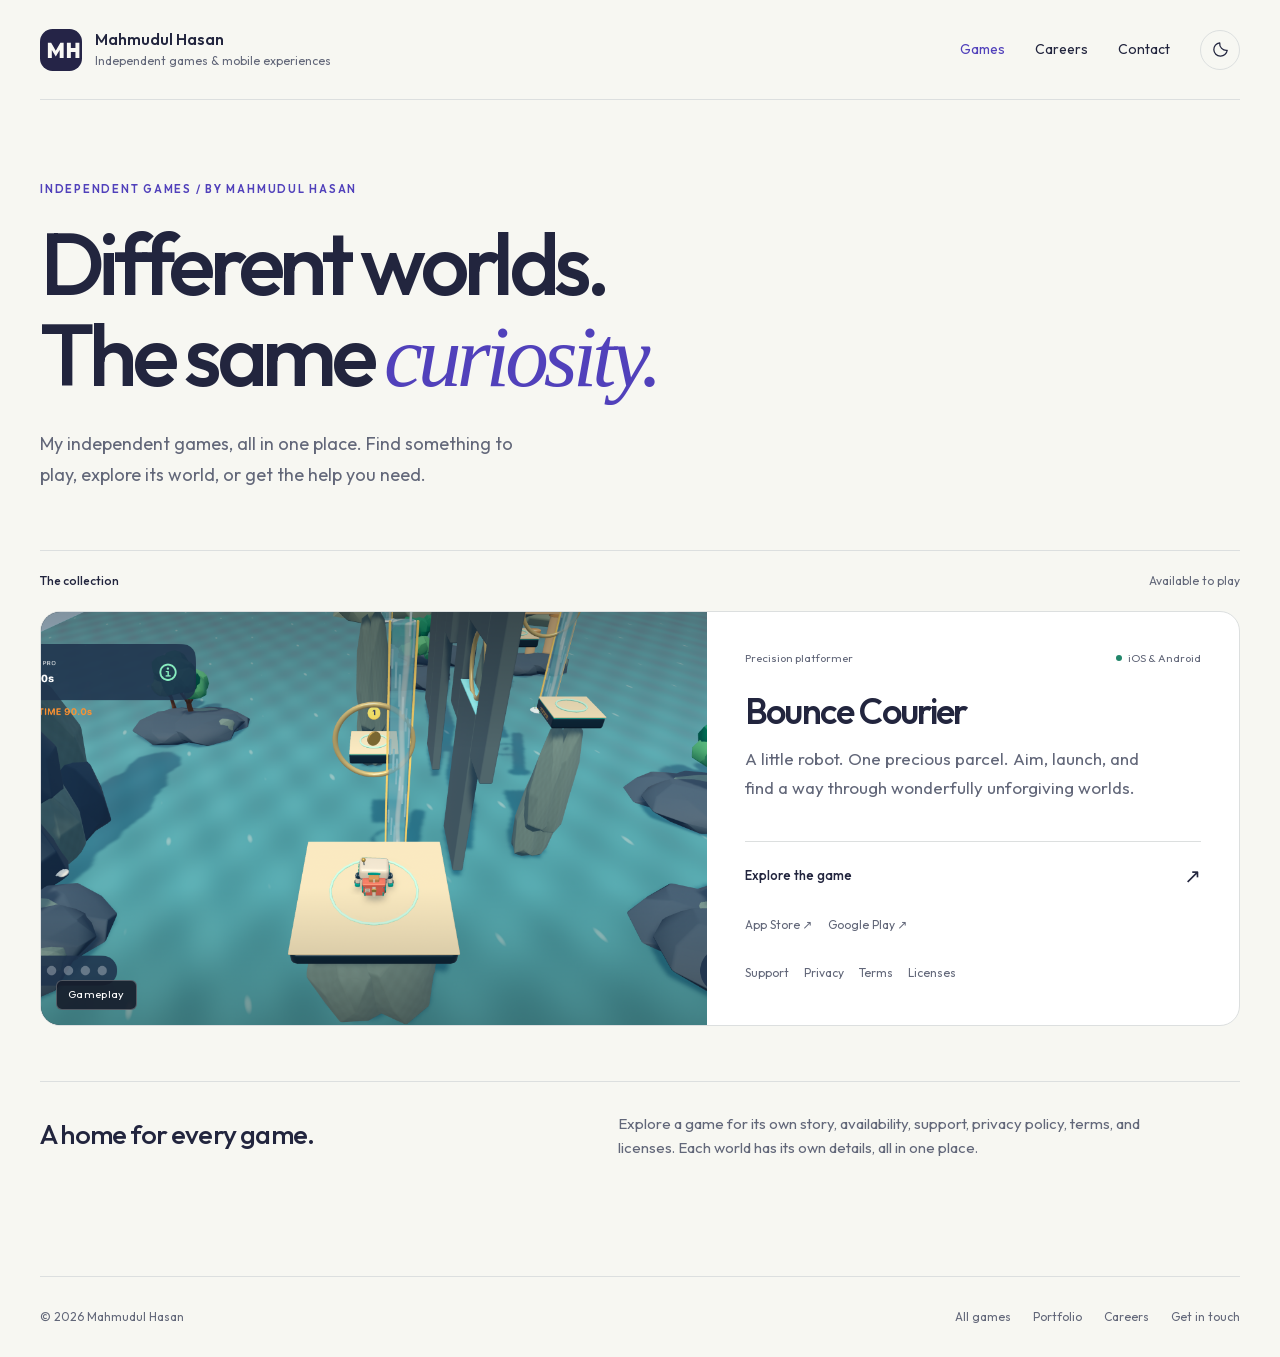
==== commit 97625e99: "Add games careers page and fix responsive game cards" ====
--- a/games/index.html
+++ b/games/index.html
@@ -1,4 +1,4 @@
 <!doctype html>
-<html lang="en"><head><meta charset="utf-8"><meta name="viewport" content="width=device-width, initial-scale=1"><title>Games · Mahmudul Hasan</title><meta name="description" content="Discover independent games by Mahmudul Hasan, with game pages, downloads, and support in one place."><link rel="canonical" href="https://www.mahmudulhasan.me/games/"><link rel="icon" href="/games/assets/mark.svg"><meta property="og:title" content="Games"><meta property="og:description" content="Discover independent games by Mahmudul Hasan, with game pages, downloads, and support in one place."><meta property="og:type" content="website"><meta property="og:url" content="https://www.mahmudulhasan.me/games/"><meta name="theme-color" content="#f7f7f2" data-light="#f7f7f2" data-dark="#11131d"><script src="/theme.js?v=1"></script><link rel="stylesheet" href="/theme.css?v=1"><link rel="stylesheet" href="/games/catalog.css?v=theme-1"></head><body class="catalog-page"><a class="skip-link" href="#main">Skip to content</a><header class="catalog-header catalog-wrap"><a class="catalog-brand" href="/"><img src="/games/assets/mark.svg" width="42" height="42" alt=""><span>Mahmudul Hasan<small>Independent games &amp; mobile experiences</small></span></a><nav class="catalog-nav" aria-label="Main"><a href="/games/" aria-current="page">Games</a><a href="/#projects" class="optional">My work</a><a href="/#contact">Contact</a><button class="theme-button" type="button" data-theme-toggle aria-label="Dark mode" aria-pressed="false" title="Switch to dark mode"><svg class="theme-moon" viewBox="0 0 24 24" aria-hidden="true"><path d="M20.5 13a8.5 8.5 0 0 1-9.5-9.5A8.5 8.5 0 1 0 20.5 13Z"/></svg><svg class="theme-sun" viewBox="0 0 24 24" aria-hidden="true"><circle cx="12" cy="12" r="4"/><path d="M12 2v2m0 16v2M2 12h2m16 0h2M4.9 4.9l1.4 1.4m11.4 11.4 1.4 1.4M4.9 19.1l1.4-1.4M17.7 6.3l1.4-1.4"/></svg></button></nav></header><main id="main" class="catalog-wrap"><section class="catalog-intro" aria-labelledby="catalog-title"><p class="catalog-eyebrow">Independent games / By Mahmudul Hasan</p><h1 id="catalog-title">Different worlds.<br>The same <em>curiosity.</em></h1><p class="catalog-lead">My independent games, all in one place. Find something to play, explore its world, or get the help you need.</p></section><div class="collection-bar"><strong>The collection</strong><span>Available to play</span></div><section class="game-grid single-game" aria-label="All games"><article class="game-card bounce-courier">
+<html lang="en"><head><meta charset="utf-8"><meta name="viewport" content="width=device-width, initial-scale=1"><title>Games · Mahmudul Hasan</title><meta name="description" content="Discover independent games by Mahmudul Hasan, with game pages, downloads, and support in one place."><link rel="canonical" href="https://www.mahmudulhasan.me/games/"><link rel="icon" href="/games/assets/mark.svg"><meta property="og:title" content="Games"><meta property="og:description" content="Discover independent games by Mahmudul Hasan, with game pages, downloads, and support in one place."><meta property="og:type" content="website"><meta property="og:url" content="https://www.mahmudulhasan.me/games/"><meta name="theme-color" content="#f7f7f2" data-light="#f7f7f2" data-dark="#11131d"><script src="/theme.js?v=1"></script><link rel="stylesheet" href="/theme.css?v=1"><link rel="stylesheet" href="/games/catalog.css?v=20261129-layout"></head><body class="catalog-page"><a class="skip-link" href="#main">Skip to content</a><header class="catalog-header catalog-wrap"><a class="catalog-brand" href="/"><img src="/games/assets/mark.svg" width="42" height="42" alt=""><span>Mahmudul Hasan<small>Independent games &amp; mobile experiences</small></span></a><nav class="catalog-nav" aria-label="Main"><a href="/games/" aria-current="page">Games</a><a href="/games/careers/">Careers</a><a href="/#contact">Contact</a><button class="theme-button" type="button" data-theme-toggle aria-label="Dark mode" aria-pressed="false" title="Switch to dark mode"><svg class="theme-moon" viewBox="0 0 24 24" aria-hidden="true"><path d="M20.5 13a8.5 8.5 0 0 1-9.5-9.5A8.5 8.5 0 1 0 20.5 13Z"/></svg><svg class="theme-sun" viewBox="0 0 24 24" aria-hidden="true"><circle cx="12" cy="12" r="4"/><path d="M12 2v2m0 16v2M2 12h2m16 0h2M4.9 4.9l1.4 1.4m11.4 11.4 1.4 1.4M4.9 19.1l1.4-1.4M17.7 6.3l1.4-1.4"/></svg></button></nav></header><main id="main" class="catalog-wrap"><section class="catalog-intro" aria-labelledby="catalog-title"><p class="catalog-eyebrow">Independent games / By Mahmudul Hasan</p><h1 id="catalog-title">Different worlds.<br>The same <em>curiosity.</em></h1><p class="catalog-lead">My independent games, all in one place. Find something to play, explore its world, or get the help you need.</p></section><div class="collection-bar"><strong>The collection</strong><span>Available to play</span></div><section class="game-grid single-game" aria-label="All games"><article class="game-card bounce-courier">
  <a class="game-art" href="/games/bounce-courier/" aria-label="Explore Bounce Courier"><img src="/games/bounce-courier/assets/screenshots/cataract-pass-2868-lossless.webp" width="2868" height="1320" alt="Bounce Courier gameplay in a turquoise waterfall gorge." loading="lazy"><span class="art-label">Gameplay</span></a>
- <div class="game-card-body"><div class="game-meta"><span>Precision platformer</span><span class="game-status available">iOS &amp; Android</span></div><h3><a href="/games/bounce-courier/">Bounce Courier</a></h3><p>A little robot. One precious parcel. Aim, launch, and find a way through wonderfully unforgiving worlds.</p><a class="game-open" href="/games/bounce-courier/">Explore the game <span aria-hidden="true">↗</span></a><nav class="game-policies" aria-label="Download Bounce Courier"><a href="https://apps.apple.com/us/app/bounce-courier/id6825351308">App Store ↗</a><a href="https://play.google.com/store/apps/details?id=me.mahmudulhasan.bouncecourier">Google Play ↗</a></nav><nav class="game-policies" aria-label="Bounce Courier information"><a href="/games/bounce-courier/support/">Support</a><a href="/games/bounce-courier/privacy/">Privacy</a><a href="/games/bounce-courier/terms/">Terms</a><a href="/games/bounce-courier/licenses/">Licenses</a></nav></div></article></section><section class="catalog-note"><h2>A home for every game.</h2><p>Explore a game for its own story, availability, support, privacy policy, terms, and licenses. Each world has its own details, all in one place.</p></section></main><footer class="catalog-footer catalog-wrap"><span>© 2026 Mahmudul Hasan</span><nav aria-label="Footer"><a href="/games/">All games</a><a href="/">Portfolio</a><a href="/#contact">Get in touch</a></nav></footer></body></html>
+ <div class="game-card-body"><div class="game-meta"><span>Precision platformer</span><span class="game-status available">iOS &amp; Android</span></div><h3><a href="/games/bounce-courier/">Bounce Courier</a></h3><p>A little robot. One precious parcel. Aim, launch, and find a way through wonderfully unforgiving worlds.</p><a class="game-open" href="/games/bounce-courier/">Explore the game <span aria-hidden="true">↗</span></a><nav class="game-policies" aria-label="Download Bounce Courier"><a href="https://apps.apple.com/us/app/bounce-courier/id6825351308">App Store ↗</a><a href="https://play.google.com/store/apps/details?id=me.mahmudulhasan.bouncecourier">Google Play ↗</a></nav><nav class="game-policies" aria-label="Bounce Courier information"><a href="/games/bounce-courier/support/">Support</a><a href="/games/bounce-courier/privacy/">Privacy</a><a href="/games/bounce-courier/terms/">Terms</a><a href="/games/bounce-courier/licenses/">Licenses</a></nav></div></article></section><section class="catalog-note"><h2>A home for every game.</h2><p>Explore a game for its own story, availability, support, privacy policy, terms, and licenses. Each world has its own details, all in one place.</p></section></main><footer class="catalog-footer catalog-wrap"><span>© 2026 Mahmudul Hasan</span><nav aria-label="Footer"><a href="/games/">All games</a><a href="/">Portfolio</a><a href="/games/careers/">Careers</a><a href="/#contact">Get in touch</a></nav></footer></body></html>
--- a/games/catalog.css
+++ b/games/catalog.css
@@ -14,9 +14,9 @@
 @media(max-width:1000px){.catalog-wrap{width:calc(100% - 48px)}.game-grid{gap:16px}.game-card-body{padding:21px 18px}.game-card h3{font-size:25px}.game-meta{flex-direction:column;align-items:flex-start;gap:5px}}
 @media(max-width:720px){.catalog-wrap{width:calc(100% - 40px)}.catalog-header{min-height:86px;gap:12px}.catalog-brand{font-size:13px;gap:9px}.catalog-brand img{width:35px;height:35px}.catalog-brand small{font-size:10px}.catalog-nav{gap:18px}.catalog-nav a{font-size:12px}.catalog-nav .optional{display:none}.catalog-intro{padding:55px 0 45px}.catalog-intro h1{font-size:clamp(45px,9.8vw,68px)}.catalog-lead{font-size:16px}.game-grid{grid-template-columns:1fr;gap:26px}.game-art{aspect-ratio:1.5}.game-card-body{padding:25px}.game-card h3{font-size:30px}.game-meta{flex-direction:row}.game-card p{max-width:none}.game-policies{font-size:12px;gap:5px 20px}.game-policies a{padding-block:7px}.catalog-note{grid-template-columns:1fr;gap:16px;margin:40px 0 50px}.catalog-footer{flex-direction:column;gap:16px}.collection-bar{font-size:11px}}
 @media(prefers-reduced-motion:reduce){.game-art>img{transition:none}.game-art:hover>img{transform:none}}
-.single-game{grid-template-columns:1fr}.single-game .game-card{display:grid;grid-template-columns:1.25fr 1fr}.single-game .game-art{aspect-ratio:1.65;height:100%;min-height:330px}.single-game .game-card-body{padding:38px}.single-game .game-card h3{font-size:36px}.single-game .game-card p{font-size:17px;max-width:38ch}.single-game .game-meta{margin-bottom:22px}.single-game .game-open{margin-top:14px}.single-game .game-policies{font-size:12px;margin-top:20px}
-@media(max-width:900px){.single-game .game-card-body{padding:26px}.single-game .game-card h3{font-size:30px}.single-game .game-card p{font-size:15px}.single-game .game-card{grid-template-columns:1fr 1fr}}
-@media(max-width:720px){.single-game .game-card{display:flex}.single-game .game-art{min-height:0;aspect-ratio:1.6;height:auto}.single-game .game-card-body{padding:26px}.single-game .game-meta{flex-direction:row}.single-game .game-card p{max-width:none}}
+.single-game{grid-template-columns:1fr}.single-game .game-card{display:grid;grid-template-columns:minmax(0,1.25fr) minmax(0,1fr)}.single-game .game-art{width:100%;min-width:0;aspect-ratio:auto;height:100%;min-height:330px}.single-game .game-art>img{position:absolute;inset:0}.single-game .game-card-body{min-width:0}.single-game .game-card-body{padding:38px}.single-game .game-card h3{font-size:36px}.single-game .game-card p{font-size:17px;max-width:38ch}.single-game .game-meta{margin-bottom:22px}.single-game .game-open{margin-top:14px}.single-game .game-policies{font-size:12px;margin-top:20px}
+@media(max-width:900px){.single-game .game-card-body{padding:26px}.single-game .game-card h3{font-size:30px}.single-game .game-card p{font-size:15px}.single-game .game-card{grid-template-columns:minmax(0,1fr) minmax(0,1fr)}}
+@media(max-width:900px){.single-game .game-card{display:flex;flex-direction:column}.single-game .game-art{min-height:0;aspect-ratio:1.6;height:auto}.single-game .game-card-body{padding:26px}.single-game .game-meta{flex-direction:row;flex-wrap:wrap}.single-game .game-card p{max-width:none}}
 .catalog-page .game-grid{--game-ink:var(--ink);--game-muted:var(--muted);--game-panel:var(--panel);--game-line:var(--line)}
 :root[data-theme="dark"] .catalog-page{--page:#11131d;--ink:#eeedf6;--muted:#b1b4c5;--line:#323544;--panel:#1a1e2b;--accent:#b2a5f2;--theme-hover:#25293b}
 :root[data-theme="dark"] .catalog-page .game-status.available::before{background:#65c29a}
